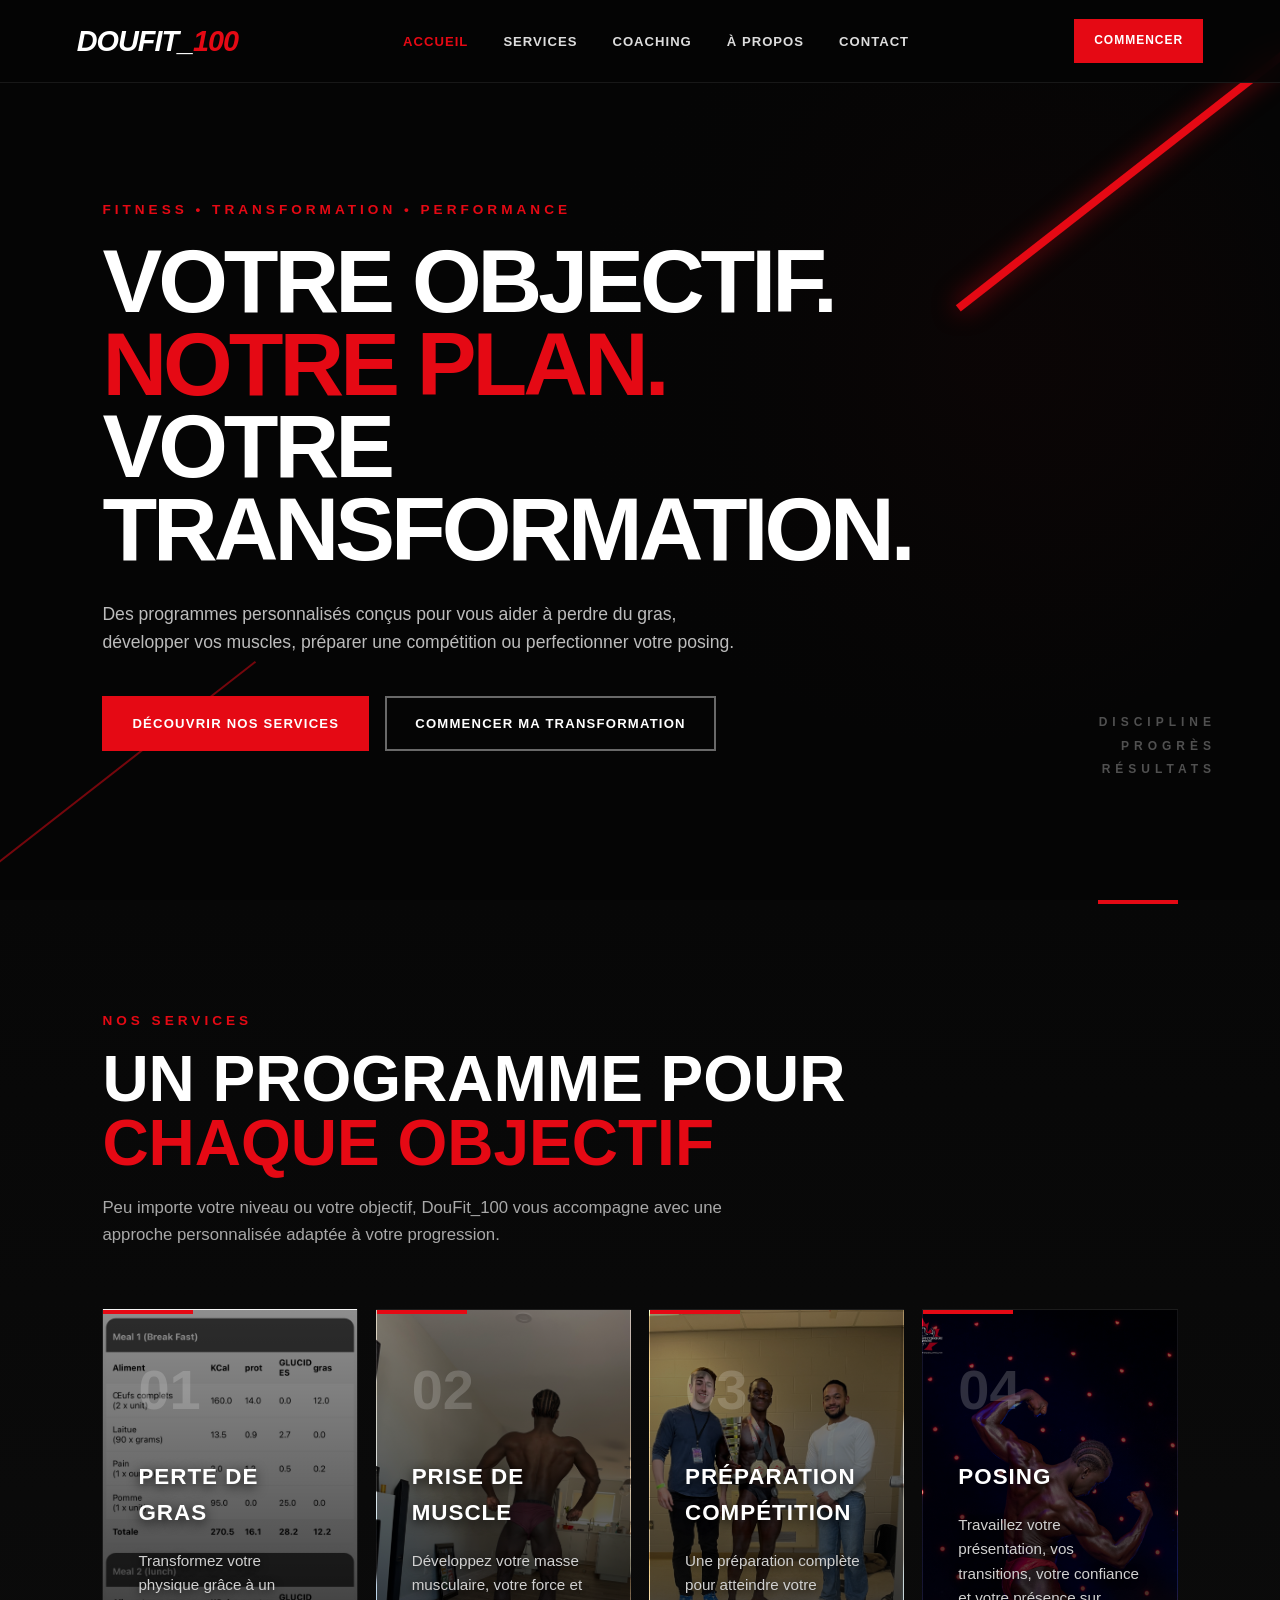
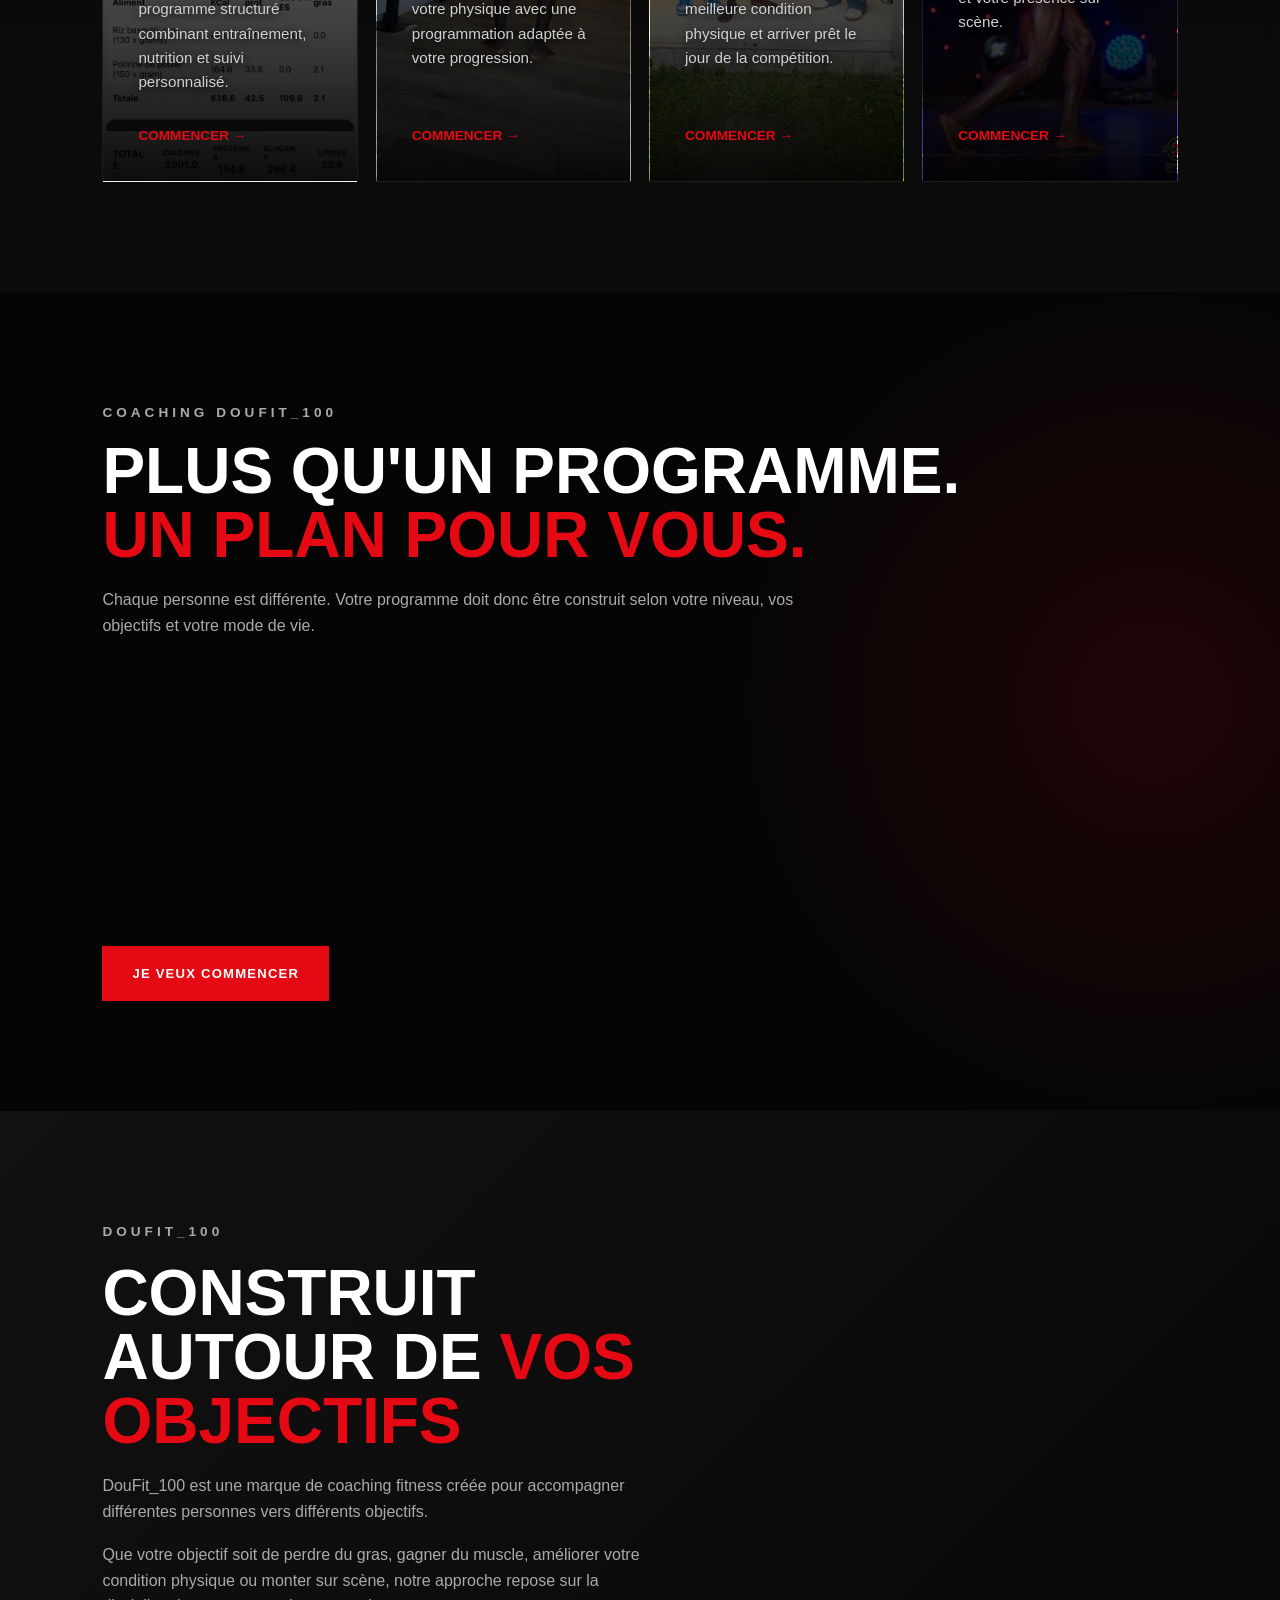
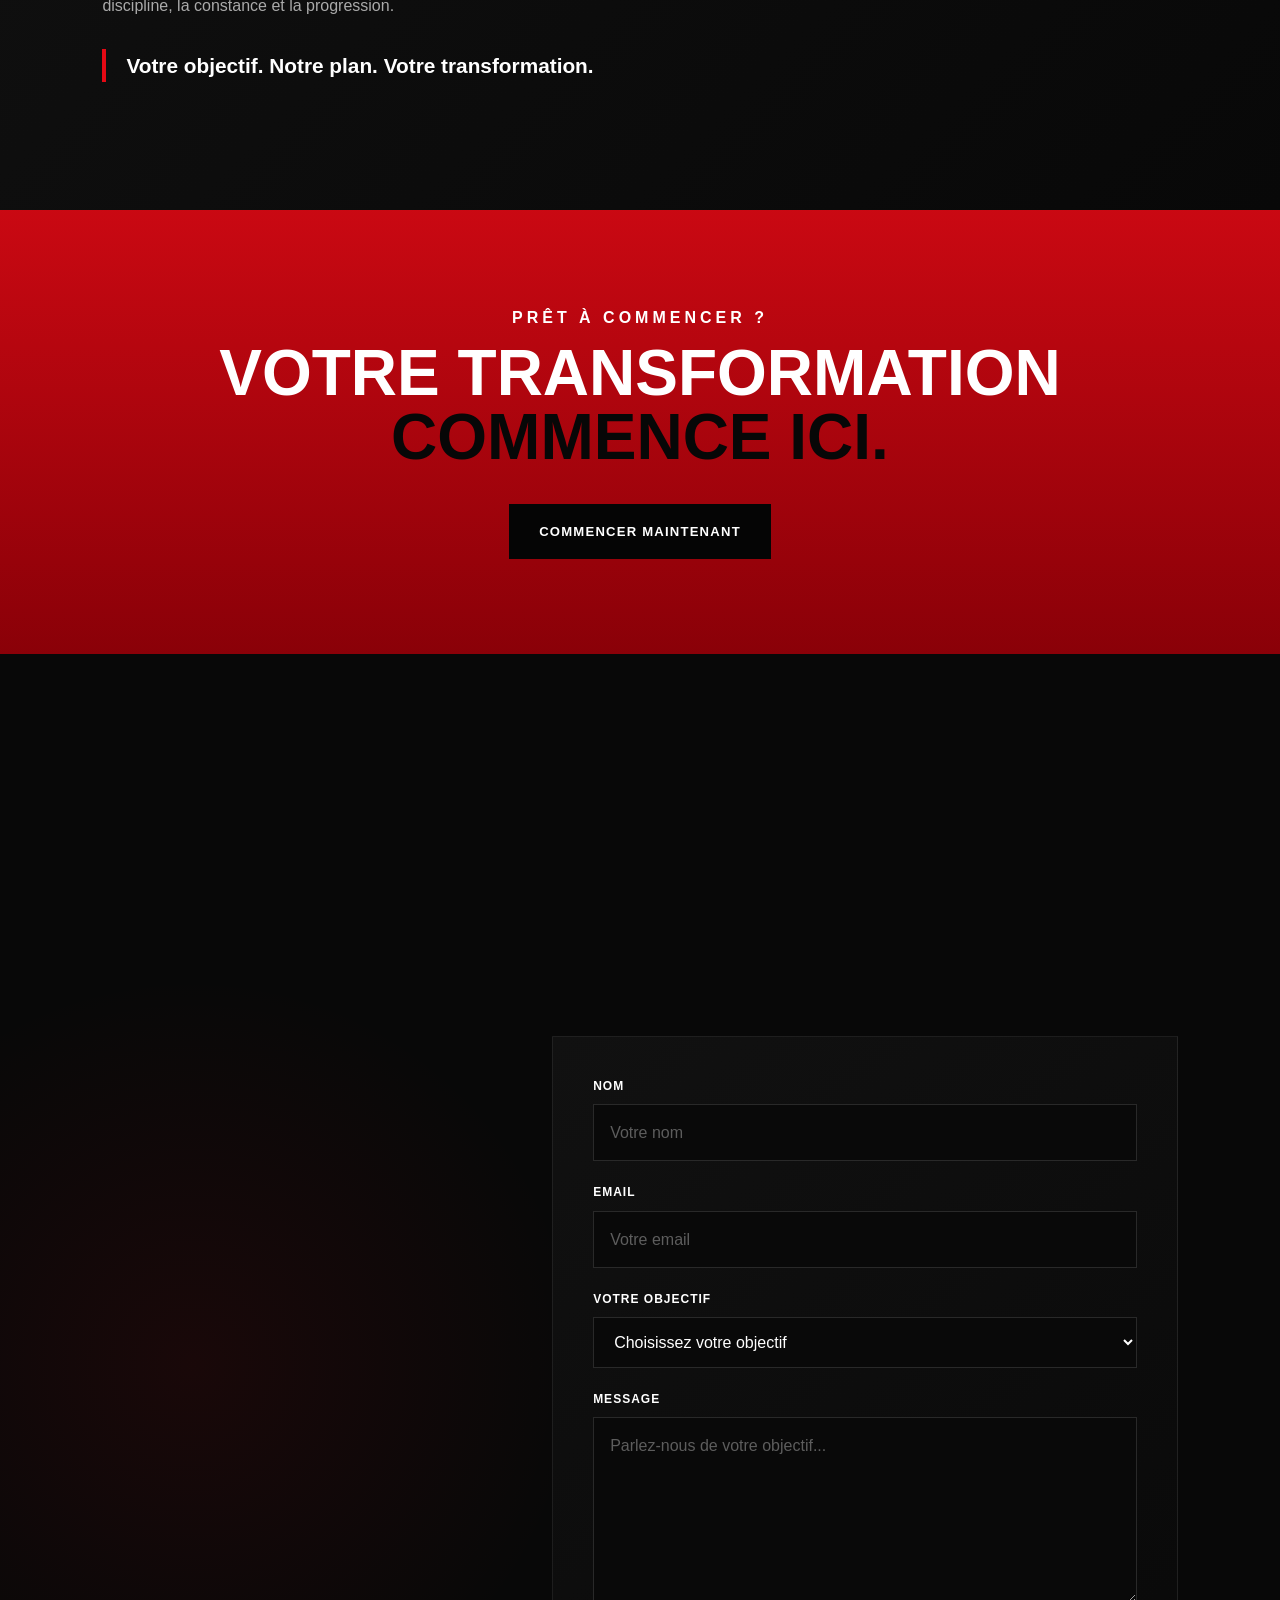
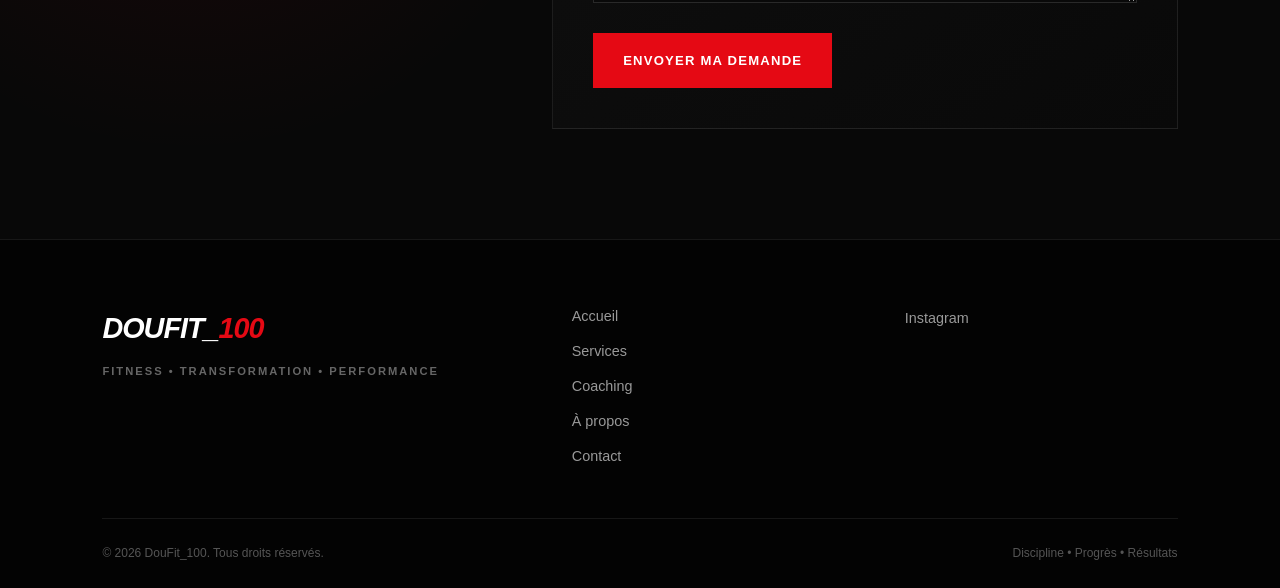
==== index.html @ 4a5f7001 "Add files via upload" ====
<!DOCTYPE html>
<html lang="fr">

<head>

    <meta charset="UTF-8">

    <meta
        name="viewport"
        content="width=device-width, initial-scale=1.0"
    >

    <meta
        name="description"
        content="DouFit_100 - Coaching fitness personnalisé : perte de gras, prise de muscle, préparation compétition et posing."
    >

    <title>DouFit_100 | Fitness • Transformation • Performance</title>

    <link
        rel="stylesheet"
        href="style.css"
    >

</head>


<body>


    <!-- =====================================================
         HEADER
    ====================================================== -->

    <header class="header">

        <nav class="navbar">

            <a
                href="#accueil"
                class="logo"
            >
                DouFit_<span>100</span>
            </a>


            <ul class="nav-links">

                <li>
                    <a href="#accueil">
                        Accueil
                    </a>
                </li>

                <li>
                    <a href="#services">
                        Services
                    </a>
                </li>

                <li>
                    <a href="#coaching">
                        Coaching
                    </a>
                </li>

                <li>
                    <a href="#apropos">
                        À propos
                    </a>
                </li>

                <li>
                    <a href="#contact">
                        Contact
                    </a>
                </li>

            </ul>


            <a
                href="#contact"
                class="nav-btn"
            >
                Commencer
            </a>

        </nav>

    </header>



    <main>


        <!-- =================================================
             HERO
        ================================================== -->

        <section
            id="accueil"
            class="hero"
        >

            <div class="hero-content">

                <p class="hero-small-text">
                    FITNESS • TRANSFORMATION • PERFORMANCE
                </p>


                <h1>

                    VOTRE OBJECTIF.

                    <br>

                    <span>
                        NOTRE PLAN.
                    </span>

                    <br>

                    VOTRE TRANSFORMATION.

                </h1>


                <p class="hero-description">

                    Des programmes personnalisés conçus pour vous aider
                    à perdre du gras, développer vos muscles,
                    préparer une compétition ou perfectionner
                    votre posing.

                </p>


                <div class="hero-buttons">

                    <a
                        href="#services"
                        class="btn btn-primary"
                    >
                        Découvrir nos services
                    </a>


                    <a
                        href="#contact"
                        class="btn btn-secondary"
                    >
                        Commencer ma transformation
                    </a>

                </div>

            </div>


            <div class="hero-side-text">

                <p>DISCIPLINE</p>

                <p>PROGRÈS</p>

                <p>RÉSULTATS</p>

            </div>

        </section>



        <!-- =================================================
             SERVICES
        ================================================== -->

        <section
            id="services"
            class="services"
        >

            <div class="section-header">

                <p class="section-label">
                    NOS SERVICES
                </p>


                <h2>

                    UN PROGRAMME POUR

                    <span>
                        CHAQUE OBJECTIF
                    </span>

                </h2>


                <p>

                    Peu importe votre niveau ou votre objectif,
                    DouFit_100 vous accompagne avec une approche
                    personnalisée adaptée à votre progression.

                </p>

            </div>



            <div class="services-grid">


                <!-- ================================
                     FAT LOSS
                ================================= -->

                <article class="service-card fat-loss">

                    <div class="service-number">
                        01
                    </div>


                    <h3>
                        PERTE DE GRAS
                    </h3>


                    <p>

                        Transformez votre physique grâce à un programme
                        structuré combinant entraînement, nutrition
                        et suivi personnalisé.

                    </p>


                    <a href="#contact">
                        Commencer →
                    </a>

                </article>



                <!-- ================================
                     MUSCLE GAIN
                ================================= -->

                <article class="service-card muscle-gain">

                    <div class="service-number">
                        02
                    </div>


                    <h3>
                        PRISE DE MUSCLE
                    </h3>


                    <p>

                        Développez votre masse musculaire,
                        votre force et votre physique avec une
                        programmation adaptée à votre progression.

                    </p>


                    <a href="#contact">
                        Commencer →
                    </a>

                </article>



                <!-- ================================
                     COMPETITION PREP
                ================================= -->

                <article class="service-card competition-prep">

                    <div class="service-number">
                        03
                    </div>


                    <h3>
                        PRÉPARATION COMPÉTITION
                    </h3>


                    <p>

                        Une préparation complète pour atteindre votre
                        meilleure condition physique et arriver prêt
                        le jour de la compétition.

                    </p>


                    <a href="#contact">
                        Commencer →
                    </a>

                </article>



                <!-- ================================
                     POSING
                ================================= -->

                <article class="service-card posing">

                    <div class="service-number">
                        04
                    </div>


                    <h3>
                        POSING
                    </h3>


                    <p>

                        Travaillez votre présentation,
                        vos transitions, votre confiance
                        et votre présence sur scène.

                    </p>


                    <a href="#contact">
                        Commencer →
                    </a>

                </article>


            </div>

        </section>



        <!-- =================================================
             COACHING
        ================================================== -->

        <section
            id="coaching"
            class="coaching"
        >

            <div class="coaching-content">


                <p class="section-label">
                    COACHING DOUFIT_100
                </p>


                <h2>

                    PLUS QU'UN PROGRAMME.

                    <span>
                        UN PLAN POUR VOUS.
                    </span>

                </h2>


                <p>

                    Chaque personne est différente.
                    Votre programme doit donc être construit selon
                    votre niveau, vos objectifs et votre mode de vie.

                </p>



                <div class="coaching-features">


                    <div class="feature">

                        <span>✓</span>

                        <p>
                            Programme d'entraînement personnalisé
                        </p>

                    </div>


                    <div class="feature">

                        <span>✓</span>

                        <p>
                            Suivi de votre progression
                        </p>

                    </div>


                    <div class="feature">

                        <span>✓</span>

                        <p>
                            Conseils nutritionnels adaptés
                        </p>

                    </div>


                    <div class="feature">

                        <span>✓</span>

                        <p>
                            Ajustements selon vos résultats
                        </p>

                    </div>


                    <div class="feature">

                        <span>✓</span>

                        <p>
                            Coaching en ligne et en personne
                        </p>

                    </div>


                    <div class="feature">

                        <span>✓</span>

                        <p>
                            Support et accompagnement
                        </p>

                    </div>


                </div>


                <a
                    href="#contact"
                    class="btn btn-primary"
                >
                    Je veux commencer
                </a>


            </div>

        </section>



        <!-- =================================================
             ABOUT
        ================================================== -->

        <section
            id="apropos"
            class="about"
        >

            <div class="about-content">


                <div class="about-text">

                    <p class="section-label">
                        DOUFIT_100
                    </p>


                    <h2>

                        CONSTRUIT AUTOUR DE

                        <span>
                            VOS OBJECTIFS
                        </span>

                    </h2>


                    <p>

                        DouFit_100 est une marque de coaching fitness
                        créée pour accompagner différentes personnes
                        vers différents objectifs.

                    </p>


                    <p>

                        Que votre objectif soit de perdre du gras,
                        gagner du muscle, améliorer votre condition
                        physique ou monter sur scène, notre approche
                        repose sur la discipline, la constance
                        et la progression.

                    </p>


                    <p class="about-highlight">

                        Votre objectif.
                        Notre plan.
                        Votre transformation.

                    </p>

                </div>



                <div class="about-stats">


                    <div class="stat">

                        <h3>
                            100%
                        </h3>

                        <p>
                            Personnalisé
                        </p>

                    </div>


                    <div class="stat">

                        <h3>
                            4
                        </h3>

                        <p>
                            Services principaux
                        </p>

                    </div>


                    <div class="stat">

                        <h3>
                            1
                        </h3>

                        <p>
                            Objectif : votre progression
                        </p>

                    </div>


                </div>

            </div>

        </section>



        <!-- =================================================
             CTA
        ================================================== -->

        <section class="cta">

            <div class="cta-content">

                <p>
                    PRÊT À COMMENCER ?
                </p>


                <h2>

                    VOTRE TRANSFORMATION

                    <span>
                        COMMENCE ICI.
                    </span>

                </h2>


                <a
                    href="#contact"
                    class="btn btn-primary"
                >
                    Commencer maintenant
                </a>

            </div>

        </section>



        <!-- =================================================
             CONTACT
        ================================================== -->

        <section
            id="contact"
            class="contact"
        >

            <div class="section-header">


                <p class="section-label">
                    CONTACT
                </p>


                <h2>

                    COMMENCEZ VOTRE

                    <span>
                        TRANSFORMATION
                    </span>

                </h2>


                <p>

                    Contactez DouFit_100 et dites-nous
                    quel est votre objectif.

                </p>

            </div>



            <div class="contact-container">


                <!-- CONTACT INFORMATION -->

                <div class="contact-info">


                    <div class="contact-item">

                        <h3>
                            Instagram
                        </h3>

                        <a
                            href="https://www.instagram.com/doufit_100/"
                            target="_blank"
                            rel="noopener noreferrer"
                        >
                            @doufit_100
                        </a>

                    </div>



                    <div class="contact-item">

                        <h3>
                            Téléphone
                        </h3>

                        <a href="tel:+15063806589">
                            (506) 380-6589
                        </a>

                    </div>



                    <div class="contact-item">

                        <h3>
                            Email
                        </h3>

                        <a href="mailto:doufit100@gmail.com">
                            doufit100@gmail.com
                        </a>

                    </div>


                </div>



                <!-- FORM -->

                <form class="contact-form">


                    <div class="form-group">

                        <label for="name">
                            Nom
                        </label>

                        <input
                            type="text"
                            id="name"
                            name="name"
                            placeholder="Votre nom"
                            required
                        >

                    </div>



                    <div class="form-group">

                        <label for="email">
                            Email
                        </label>

                        <input
                            type="email"
                            id="email"
                            name="email"
                            placeholder="Votre email"
                            required
                        >

                    </div>



                    <div class="form-group">

                        <label for="goal">
                            Votre objectif
                        </label>


                        <select
                            id="goal"
                            name="goal"
                            required
                        >

                            <option value="">
                                Choisissez votre objectif
                            </option>

                            <option value="fat-loss">
                                Perte de gras
                            </option>

                            <option value="muscle-gain">
                                Prise de muscle
                            </option>

                            <option value="competition-prep">
                                Préparation compétition
                            </option>

                            <option value="posing">
                                Posing
                            </option>

                            <option value="other">
                                Autre
                            </option>

                        </select>

                    </div>



                    <div class="form-group">

                        <label for="message">
                            Message
                        </label>

                        <textarea
                            id="message"
                            name="message"
                            rows="6"
                            placeholder="Parlez-nous de votre objectif..."
                            required
                        ></textarea>

                    </div>



                    <button
                        type="submit"
                        class="btn btn-primary"
                    >
                        Envoyer ma demande
                    </button>


                </form>


            </div>

        </section>


    </main>



    <!-- =====================================================
         FOOTER
    ====================================================== -->

    <footer class="footer">


        <div class="footer-content">


            <div class="footer-brand">

                <a
                    href="#accueil"
                    class="logo"
                >
                    DouFit_<span>100</span>
                </a>

                <p>
                    FITNESS • TRANSFORMATION • PERFORMANCE
                </p>

            </div>



            <div class="footer-links">

                <a href="#accueil">
                    Accueil
                </a>

                <a href="#services">
                    Services
                </a>

                <a href="#coaching">
                    Coaching
                </a>

                <a href="#apropos">
                    À propos
                </a>

                <a href="#contact">
                    Contact
                </a>

            </div>



            <div class="footer-social">

                <a
                    href="https://www.instagram.com/doufit_100/"
                    target="_blank"
                    rel="noopener noreferrer"
                >
                    Instagram
                </a>

            </div>


        </div>



        <div class="footer-bottom">

            <p>
                © 2026 DouFit_100. Tous droits réservés.
            </p>

            <p>
                Discipline • Progrès • Résultats
            </p>

        </div>


    </footer>



    <script src="script.js"></script>


</body>

</html>
---- style.css ----
/* ==========================================================
   DOUFIT_100
   STYLE PRINCIPAL
========================================================== */


/* ==========================================================
   VARIABLES
========================================================== */

:root {

    --black: #050505;
    --black-soft: #0b0b0b;
    --dark-gray: #111111;

    --white: #ffffff;

    --gray-light: #a8a8a8;

    --red: #e50914;
    --red-bright: #ff1a26;
    --red-dark: #9e0008;

    --border:
        rgba(255, 255, 255, 0.08);

    --transition:
        0.3s ease;

}


/* ==========================================================
   RESET
========================================================== */

* {

    margin: 0;

    padding: 0;

    box-sizing: border-box;

}


html {

    scroll-behavior: smooth;

}


body {

    background: var(--black);

    color: var(--white);

    font-family:
        Arial,
        Helvetica,
        sans-serif;

    line-height: 1.6;

    overflow-x: hidden;

}


a {

    color: inherit;

    text-decoration: none;

}


ul {

    list-style: none;

}


button,
input,
select,
textarea {

    font: inherit;

}



/* ==========================================================
   GENERAL SECTIONS
========================================================== */

section {

    position: relative;

    padding:
        110px 8%;

}


.section-label {

    color: var(--red);

    font-size: 0.85rem;

    font-weight: 800;

    letter-spacing: 4px;

    margin-bottom: 15px;

}


.section-header {

    max-width: 850px;

    margin-bottom: 60px;

}


.section-header h2,
.about h2,
.coaching h2,
.cta h2 {

    font-size:
        clamp(
            2.4rem,
            5vw,
            4.8rem
        );

    line-height: 1;

    font-weight: 900;

    text-transform: uppercase;

    margin-bottom: 20px;

}


.section-header h2 span,
.about h2 span,
.coaching h2 span,
.cta h2 span {

    color: var(--red);

}


.section-header > p:last-child {

    color: var(--gray-light);

    max-width: 650px;

    font-size: 1.05rem;

}



/* ==========================================================
   BUTTONS
========================================================== */

.btn {

    display: inline-flex;

    align-items: center;

    justify-content: center;

    min-height: 52px;

    padding:
        15px 28px;

    font-size: 0.82rem;

    font-weight: 800;

    letter-spacing: 1.2px;

    text-transform: uppercase;

    transition: var(--transition);

}


.btn-primary {

    background: var(--red);

    color: var(--white);

    border:
        2px solid var(--red);

}


.btn-primary:hover {

    background: var(--red-bright);

    border-color:
        var(--red-bright);

    transform:
        translateY(-3px);

    box-shadow:
        0 10px 30px
        rgba(229, 9, 20, 0.3);

}


.btn-secondary {

    background: transparent;

    color: var(--white);

    border:
        2px solid
        rgba(255, 255, 255, 0.4);

}


.btn-secondary:hover {

    color: var(--red);

    border-color:
        var(--red);

    transform:
        translateY(-3px);

}



/* ==========================================================
   HEADER
========================================================== */

.header {

    position: fixed;

    top: 0;

    left: 0;

    width: 100%;

    z-index: 1000;

    background:
        rgba(5, 5, 5, 0.92);

    backdrop-filter:
        blur(12px);

    border-bottom:
        1px solid var(--border);

}


.navbar {

    max-width: 1500px;

    height: 82px;

    margin: auto;

    padding:
        0 6%;

    display: flex;

    align-items: center;

    justify-content: space-between;

}



/* ==========================================================
   LOGO
========================================================== */

.logo {

    font-size: 1.8rem;

    font-weight: 900;

    font-style: italic;

    letter-spacing: -1px;

    text-transform: uppercase;

}


.logo span {

    color: var(--red);

}



/* ==========================================================
   NAVIGATION
========================================================== */

.nav-links {

    display: flex;

    align-items: center;

    gap: 35px;

}


.nav-links a {

    position: relative;

    color: #dddddd;

    font-size: 0.82rem;

    font-weight: 700;

    letter-spacing: 1px;

    text-transform: uppercase;

    transition: var(--transition);

}


.nav-links a::after {

    content: "";

    position: absolute;

    left: 0;

    bottom: -8px;

    width: 0;

    height: 2px;

    background: var(--red);

    transition: var(--transition);

}


.nav-links a:hover {

    color: var(--white);

}


.nav-links a:hover::after {

    width: 100%;

}


.nav-btn {

    padding:
        12px 20px;

    background: var(--red);

    font-size: 0.75rem;

    font-weight: 800;

    letter-spacing: 1px;

    text-transform: uppercase;

    transition: var(--transition);

}


.nav-btn:hover {

    background: var(--red-bright);

    box-shadow:
        0 0 25px
        rgba(229, 9, 20, 0.4);

}



/* ==========================================================
   HERO
========================================================== */

.hero {

    min-height: 100vh;

    display: flex;

    align-items: center;

    padding-top: 160px;

    background:

        linear-gradient(
            90deg,
            rgba(5, 5, 5, 1) 0%,
            rgba(5, 5, 5, 0.96) 55%,
            rgba(5, 5, 5, 0.75) 100%
        ),

        radial-gradient(
            circle at 75% 40%,
            rgba(229, 9, 20, 0.18),
            transparent 35%
        ),

        #050505;

    overflow: hidden;

}


.hero::before {

    content: "";

    position: absolute;

    width: 550px;

    height: 8px;

    background: var(--red);

    top: 15%;

    right: -170px;

    transform:
        rotate(-38deg);

    box-shadow:
        0 0 25px
        rgba(229, 9, 20, 0.7);

}


.hero::after {

    content: "";

    position: absolute;

    width: 420px;

    height: 2px;

    background:
        rgba(229, 9, 20, 0.5);

    bottom: 12%;

    left: -120px;

    transform:
        rotate(-38deg);

}


.hero-content {

    position: relative;

    z-index: 2;

    width: 70%;

    max-width: 950px;

}


.hero-small-text {

    color: var(--red);

    font-weight: 800;

    letter-spacing: 4px;

    font-size: 0.85rem;

    margin-bottom: 20px;

}


.hero h1 {

    font-size:
        clamp(
            3.2rem,
            7vw,
            7.2rem
        );

    line-height: 0.92;

    letter-spacing: -4px;

    font-weight: 900;

    text-transform: uppercase;

}


.hero h1 span {

    color: var(--red);

}


.hero-description {

    max-width: 650px;

    margin-top: 30px;

    color: #bcbcbc;

    font-size: 1.1rem;

}


.hero-buttons {

    display: flex;

    gap: 16px;

    flex-wrap: wrap;

    margin-top: 40px;

}


.hero-side-text {

    position: absolute;

    right: 5%;

    bottom: 13%;

    z-index: 2;

    text-align: right;

}


.hero-side-text p {

    margin: 4px 0;

    color:
        rgba(255, 255, 255, 0.3);

    font-size: 0.75rem;

    font-weight: 800;

    letter-spacing: 5px;

}



/* ==========================================================
   SERVICES
========================================================== */

.services {

    background:

        linear-gradient(
            180deg,
            #070707,
            #0c0c0c
        );

}


.services::before {

    content: "";

    position: absolute;

    top: 0;

    right: 8%;

    width: 80px;

    height: 4px;

    background: var(--red);

}


.services-grid {

    display: grid;

    grid-template-columns:
        repeat(4, 1fr);

    gap: 18px;

}



/* ==========================================================
   SERVICE CARDS
========================================================== */

.service-card {

    position: relative;

    min-height: 390px;

    padding: 35px;

    display: flex;

    flex-direction: column;

    overflow: hidden;

    border:
        1px solid var(--border);

    background-size: cover;

    background-position: center;

    background-repeat: no-repeat;

    transition:
        transform 0.4s ease,
        box-shadow 0.4s ease,
        border-color 0.4s ease;

}


/*
    Ligne rouge en haut
*/

.service-card::before {

    content: "";

    position: absolute;

    top: 0;

    left: 0;

    width: 90px;

    height: 4px;

    background: var(--red);

    z-index: 2;

    transition:
        width 0.4s ease;

}


.service-card:hover {

    transform:
        translateY(-10px)
        scale(1.015);

    border-color:
        rgba(229, 9, 20, 0.55);

    box-shadow:
        0 25px 55px
        rgba(0, 0, 0, 0.65),
        0 0 22px
        rgba(229, 9, 20, 0.12);

}


.service-card:hover::before {

    width: 100%;

}



/* ==========================================================
   BACKGROUND IMAGE - FAT LOSS
========================================================== */

.service-card.fat-loss {

    background-image:

        linear-gradient(
            180deg,
            rgba(0, 0, 0, 0.42) 0%,
            rgba(0, 0, 0, 0.68) 55%,
            rgba(0, 0, 0, 0.95) 100%
        ),

        url("images/fat-loss.jpg");

}



/* ==========================================================
   BACKGROUND IMAGE - MUSCLE GAIN
========================================================== */

.service-card.muscle-gain {

    background-image:

        linear-gradient(
            180deg,
            rgba(0, 0, 0, 0.42) 0%,
            rgba(0, 0, 0, 0.68) 55%,
            rgba(0, 0, 0, 0.95) 100%
        ),

        url("images/muscle-gain.jpg");

}



/* ==========================================================
   BACKGROUND IMAGE - COMPETITION PREP
========================================================== */

.service-card.competition-prep {

    background-image:

        linear-gradient(
            180deg,
            rgba(0, 0, 0, 0.40) 0%,
            rgba(0, 0, 0, 0.66) 55%,
            rgba(0, 0, 0, 0.95) 100%
        ),

        url("images/competition-prep.jpg");

}



/* ==========================================================
   BACKGROUND IMAGE - POSING
========================================================== */

.service-card.posing {

    background-image:

        linear-gradient(
            180deg,
            rgba(0, 0, 0, 0.40) 0%,
            rgba(0, 0, 0, 0.66) 55%,
            rgba(0, 0, 0, 0.95) 100%
        ),

        url("images/posing.jpg");

}



/* ==========================================================
   SERVICE CONTENT
========================================================== */

.service-number {

    position: relative;

    z-index: 1;

    font-size: 3.5rem;

    font-weight: 900;

    color:
        rgba(255, 255, 255, 0.18);

    margin-bottom: 25px;

}


.service-card h3 {

    position: relative;

    z-index: 1;

    font-size: 1.4rem;

    font-weight: 900;

    letter-spacing: 1px;

    margin-bottom: 18px;

    text-shadow:
        0 3px 12px
        rgba(0, 0, 0, 0.9);

}


.service-card p {

    position: relative;

    z-index: 1;

    color: #d0d0d0;

    font-size: 0.95rem;

    text-shadow:
        0 2px 8px
        rgba(0, 0, 0, 0.9);

}


.service-card a {

    position: relative;

    z-index: 1;

    margin-top: auto;

    padding-top: 30px;

    color: var(--red);

    font-size: 0.85rem;

    font-weight: 800;

    text-transform: uppercase;

    transition: var(--transition);

}


.service-card a:hover {

    color: var(--white);

}



/* ==========================================================
   COACHING
========================================================== */

.coaching {

    background:

        radial-gradient(
            circle at 90% 50%,
            rgba(229, 9, 20, 0.12),
            transparent 35%
        ),

        #050505;

    overflow: hidden;

}


.coaching-content {

    max-width: 900px;

}


.coaching-content > p {

    color: #aaaaaa;

    max-width: 700px;

}


.coaching-features {

    display: grid;

    grid-template-columns:
        repeat(2, 1fr);

    gap: 15px;

    margin:
        40px 0;

}


.feature {

    display: flex;

    align-items: center;

    gap: 15px;

    padding:
        18px 20px;

    background:
        rgba(255, 255, 255, 0.025);

    border:
        1px solid var(--border);

}


.feature span {

    display: flex;

    align-items: center;

    justify-content: center;

    min-width: 28px;

    height: 28px;

    background: var(--red);

    font-size: 0.75rem;

    font-weight: bold;

}


.feature p {

    color: #d0d0d0;

    font-size: 0.92rem;

}



/* ==========================================================
   ABOUT
========================================================== */

.about {

    background:

        linear-gradient(
            135deg,
            #111111,
            #080808
        );

}


.about-content {

    display: grid;

    grid-template-columns:
        1.3fr 1fr;

    gap: 80px;

    align-items: center;

}


.about-text p {

    color: #aaaaaa;

    margin-bottom: 18px;

    max-width: 700px;

}


.about-highlight {

    color:
        var(--white) !important;

    font-size: 1.3rem;

    font-weight: 800;

    border-left:
        4px solid var(--red);

    padding-left: 20px;

    margin-top: 30px;

}


.about-stats {

    display: grid;

    grid-template-columns:
        repeat(2, 1fr);

    gap: 15px;

}


.stat {

    min-height: 160px;

    padding:
        35px 25px;

    display: flex;

    flex-direction: column;

    justify-content: center;

    background: #0b0b0b;

    border:
        1px solid var(--border);

    transition: var(--transition);

}


.stat:hover {

    border-color: var(--red);

    transform:
        translateY(-5px);

}


.stat h3 {

    color: var(--red);

    font-size: 2.8rem;

    line-height: 1;

    margin-bottom: 10px;

}


.stat p {

    color: #aaaaaa;

    font-size: 0.85rem;

    text-transform: uppercase;

    letter-spacing: 1px;

}



/* ==========================================================
   CTA
========================================================== */

.cta {

    text-align: center;

    padding-top: 95px;

    padding-bottom: 95px;

    background:

        linear-gradient(
            rgba(229, 9, 20, 0.88),
            rgba(145, 0, 8, 0.95)
        );

}


.cta-content {

    position: relative;

    z-index: 2;

}


.cta-content > p {

    font-weight: 800;

    letter-spacing: 4px;

    margin-bottom: 10px;

}


.cta h2 span {

    color: #070707;

}


.cta .btn-primary {

    margin-top: 15px;

    background: var(--black);

    border-color:
        var(--black);

}


.cta .btn-primary:hover {

    background: var(--white);

    color: var(--black);

    border-color:
        var(--white);

}



/* ==========================================================
   CONTACT
========================================================== */

.contact {

    background:

        radial-gradient(
            circle at 15% 60%,
            rgba(229, 9, 20, 0.08),
            transparent 30%
        ),

        #080808;

}


.contact-container {

    display: grid;

    grid-template-columns:
        0.85fr 1.4fr;

    gap: 70px;

}


.contact-info {

    display: flex;

    flex-direction: column;

    gap: 15px;

}


.contact-item {

    padding: 28px;

    background: #0f0f0f;

    border-left:
        3px solid var(--red);

    border-top:
        1px solid var(--border);

    border-right:
        1px solid var(--border);

    border-bottom:
        1px solid var(--border);

}


.contact-item h3 {

    color: #777777;

    font-size: 0.72rem;

    text-transform: uppercase;

    letter-spacing: 2px;

    margin-bottom: 7px;

}


.contact-item a {

    font-size: 1rem;

    font-weight: 700;

    transition: var(--transition);

}


.contact-item a:hover {

    color: var(--red);

}



/* ==========================================================
   CONTACT FORM
========================================================== */

.contact-form {

    padding: 40px;

    background:

        linear-gradient(
            145deg,
            #111111,
            #090909
        );

    border:
        1px solid var(--border);

}


.form-group {

    margin-bottom: 22px;

}


.form-group label {

    display: block;

    margin-bottom: 8px;

    font-size: 0.75rem;

    font-weight: 800;

    letter-spacing: 1px;

    text-transform: uppercase;

}


.form-group input,
.form-group select,
.form-group textarea {

    width: 100%;

    padding:
        15px 16px;

    border:
        1px solid #292929;

    outline: none;

    background: #090909;

    color: var(--white);

    transition: var(--transition);

}


.form-group input:focus,
.form-group select:focus,
.form-group textarea:focus {

    border-color: var(--red);

    box-shadow:
        0 0 0 2px
        rgba(229, 9, 20, 0.08);

}


.form-group textarea {

    resize: vertical;

}


.form-group input::placeholder,
.form-group textarea::placeholder {

    color: #5d5d5d;

}


.contact-form .btn {

    cursor: pointer;

}



/* ==========================================================
   FOOTER
========================================================== */

.footer {

    padding:
        65px 8%
        25px;

    background: #030303;

    border-top:
        1px solid var(--border);

}


.footer-content {

    display: grid;

    grid-template-columns:
        1.5fr 1fr 1fr;

    gap: 60px;

    padding-bottom: 50px;

}


.footer-brand p {

    color: #666666;

    margin-top: 12px;

    font-size: 0.7rem;

    font-weight: 700;

    letter-spacing: 2px;

}


.footer-links {

    display: flex;

    flex-direction: column;

    gap: 12px;

}


.footer-links a,
.footer-social a {

    color: #999999;

    font-size: 0.9rem;

    transition: var(--transition);

}


.footer-links a:hover,
.footer-social a:hover {

    color: var(--red);

}


.footer-bottom {

    display: flex;

    align-items: center;

    justify-content: space-between;

    gap: 20px;

    padding-top: 25px;

    border-top:
        1px solid var(--border);

    color: #555555;

    font-size: 0.75rem;

}



/* ==========================================================
   TEXT SELECTION
========================================================== */

::selection {

    background: var(--red);

    color: var(--white);

}



/* ==========================================================
   SCROLLBAR
========================================================== */

::-webkit-scrollbar {

    width: 9px;

}


::-webkit-scrollbar-track {

    background: #050505;

}


::-webkit-scrollbar-thumb {

    background: #333333;

}


::-webkit-scrollbar-thumb:hover {

    background: var(--red);

}



/* ==========================================================
   TABLET
========================================================== */

@media screen and (max-width: 1100px) {

    .nav-links {

        gap: 20px;

    }


    .services-grid {

        grid-template-columns:
            repeat(2, 1fr);

    }


    .about-content {

        grid-template-columns:
            1fr;

    }


    .contact-container {

        grid-template-columns:
            1fr;

    }

}



/* ==========================================================
   MOBILE
========================================================== */

@media screen and (max-width: 768px) {


    section {

        padding:
            80px 6%;

    }


    .navbar {

        padding:
            0 5%;

        height: 72px;

    }


    .logo {

        font-size: 1.45rem;

    }


    .nav-links {

        display: none;

    }


    .nav-btn {

        padding:
            10px 14px;

        font-size: 0.65rem;

    }


    .hero {

        padding-top: 130px;

        min-height: 95vh;

    }


    .hero-content {

        width: 100%;

    }


    .hero h1 {

        font-size:
            clamp(
                3rem,
                14vw,
                5rem
            );

        letter-spacing: -2px;

    }


    .hero-small-text {

        font-size: 0.7rem;

        letter-spacing: 2px;

    }


    .hero-description {

        font-size: 0.95rem;

    }


    .hero-buttons {

        flex-direction: column;

        align-items: flex-start;

    }


    .hero-buttons .btn {

        width: 100%;

    }


    .hero-side-text {

        display: none;

    }


    .services-grid {

        grid-template-columns:
            1fr;

    }


    /*
        Sur mobile, on garde une hauteur
        identique pour chaque image.
    */

    .service-card {

        min-height: 380px;

        background-position: center;

    }


    .coaching-features {

        grid-template-columns:
            1fr;

    }


    .about-content {

        gap: 45px;

    }


    .about-stats {

        grid-template-columns:
            1fr 1fr;

    }


    .contact-form {

        padding: 25px;

    }


    .footer-content {

        grid-template-columns:
            1fr;

        gap: 35px;

    }


    .footer-bottom {

        flex-direction: column;

        align-items: flex-start;

    }

}



/* ==========================================================
   SMALL MOBILE
========================================================== */

@media screen and (max-width: 480px) {


    .about-stats {

        grid-template-columns:
            1fr;

    }


    .section-header h2,
    .about h2,
    .coaching h2,
    .cta h2 {

        font-size: 2.5rem;

    }


    .hero h1 {

        font-size: 3.2rem;

    }


    .service-card {

        min-height: 360px;

    }

}
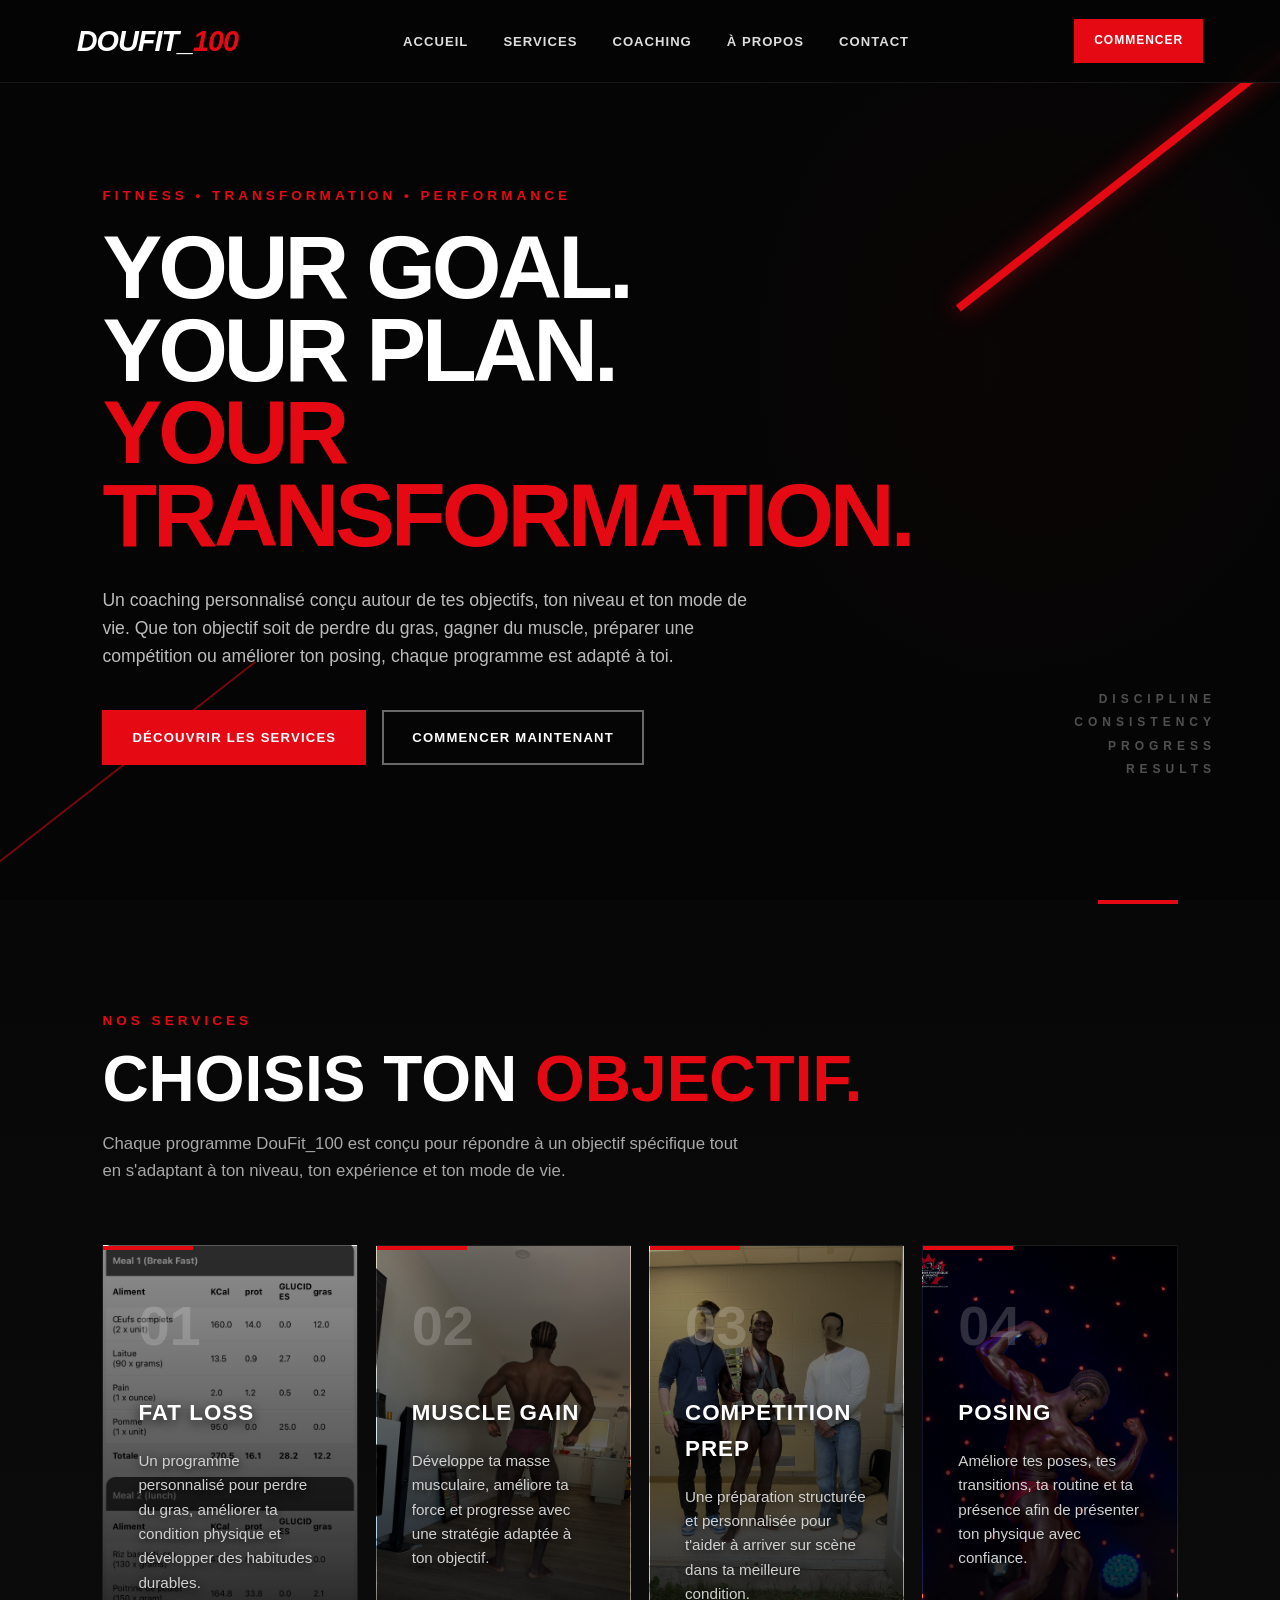
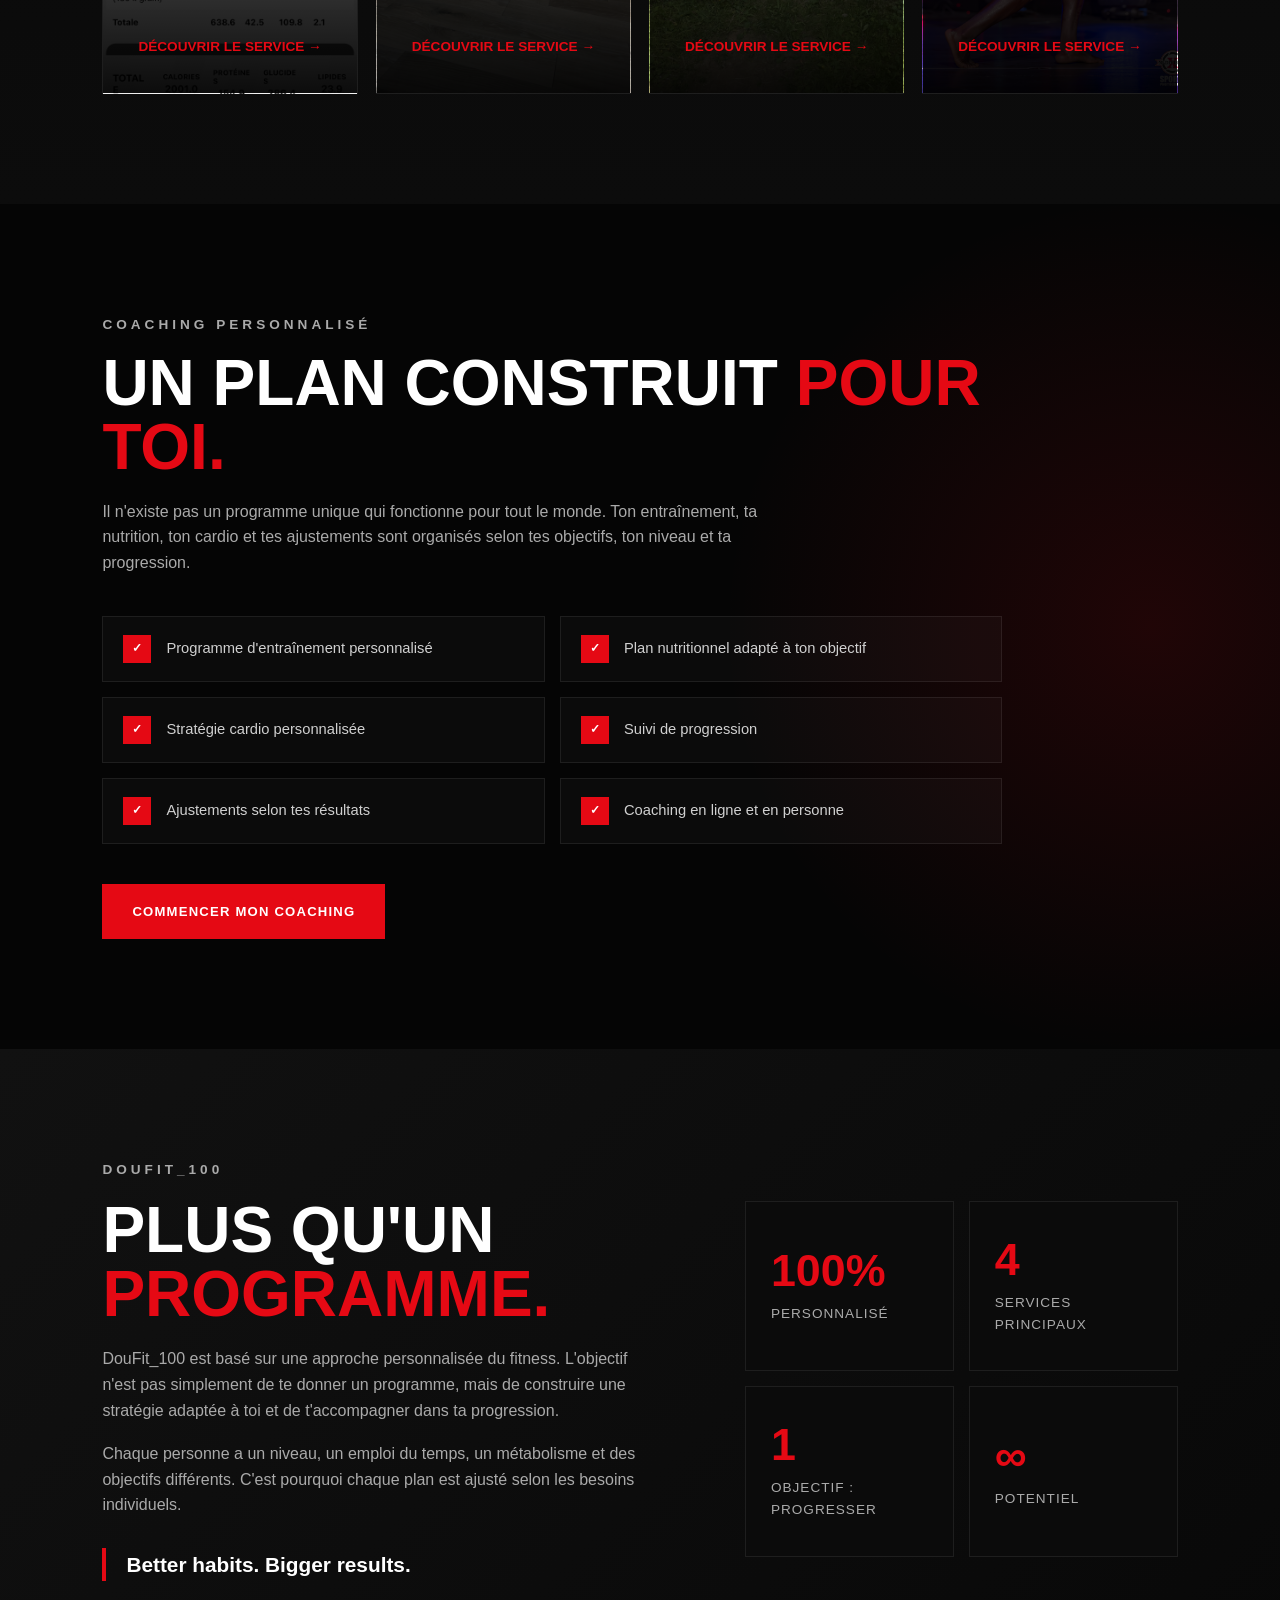
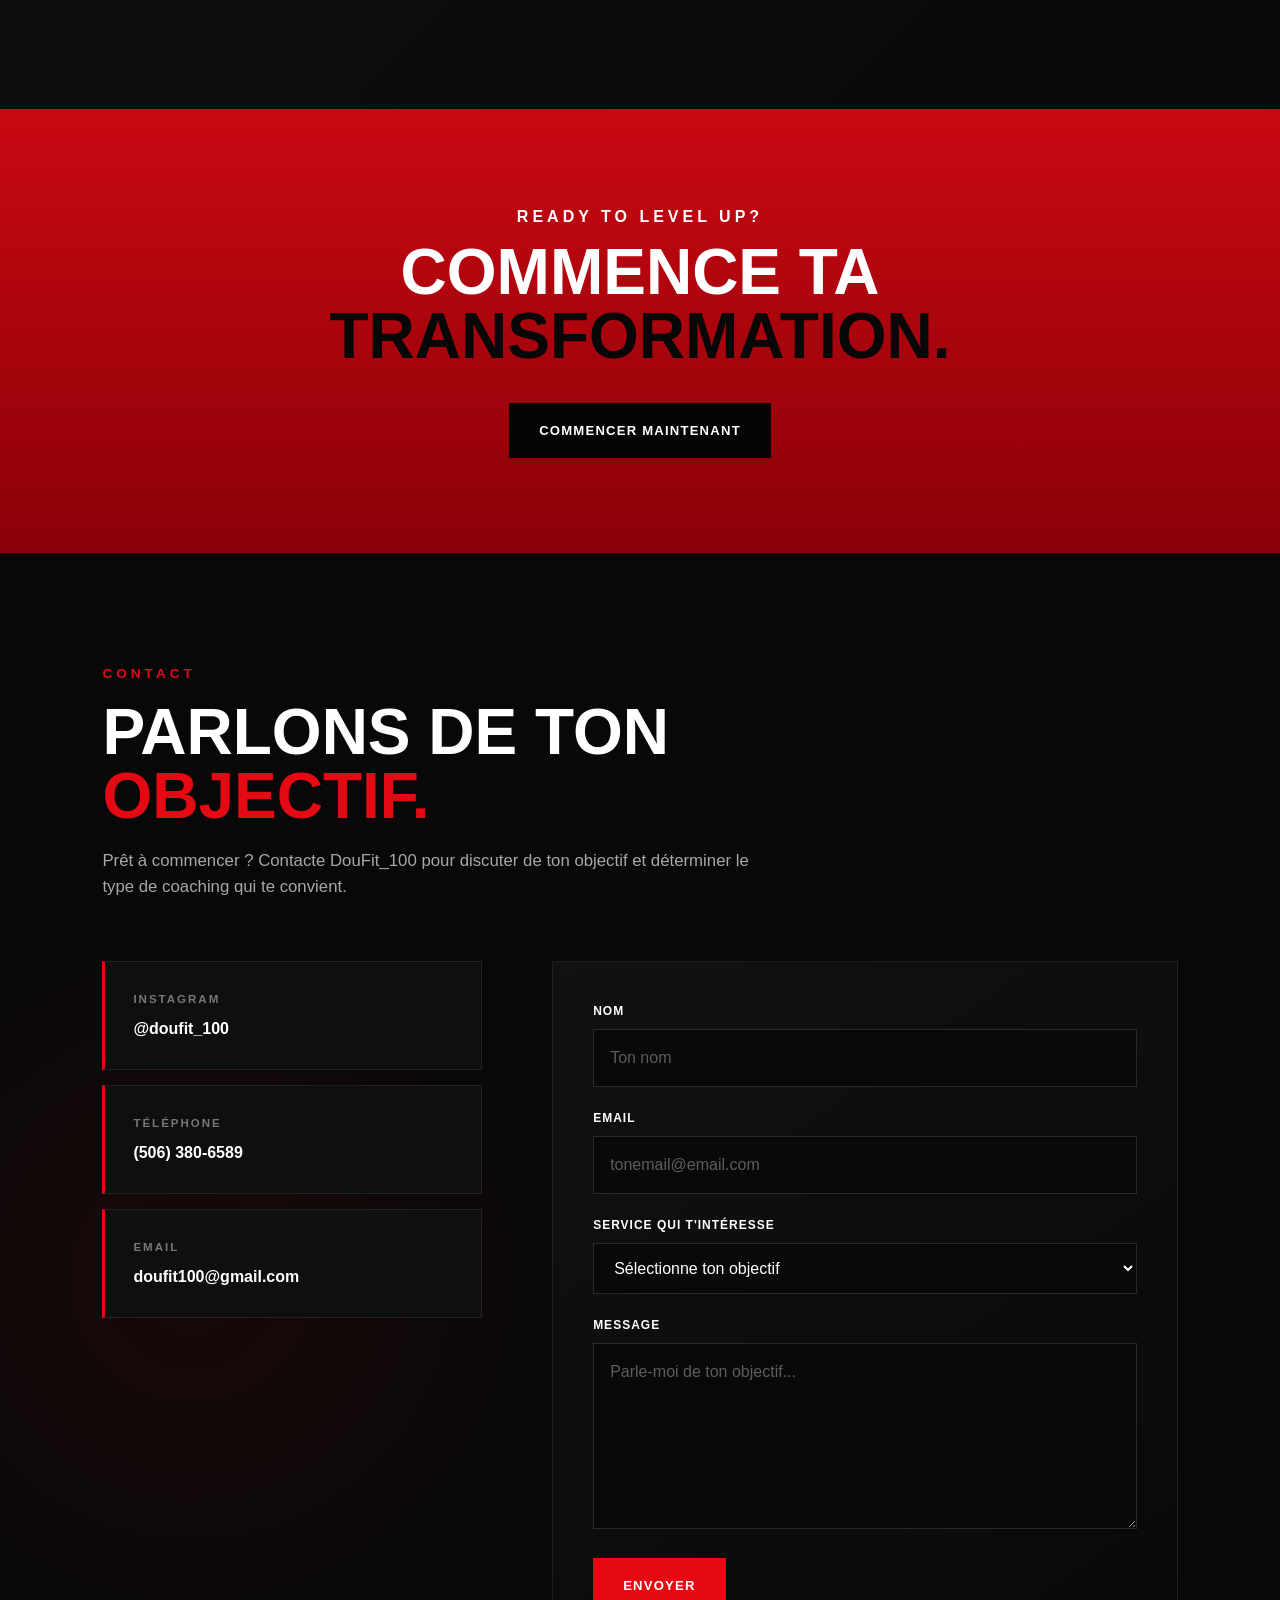
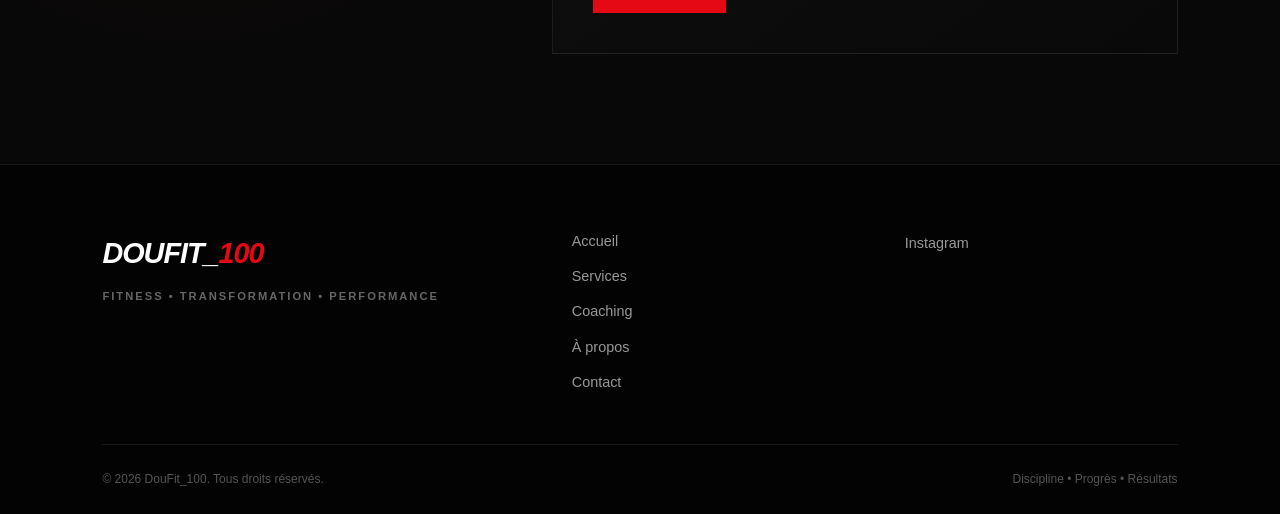
==== commit d20ed261: "Add files via upload" ====
--- a/index.html
+++ b/index.html
@@ -10,17 +10,14 @@
         content="width=device-width, initial-scale=1.0"
     >
 
+    <title>DouFit_100 | Coaching Fitness</title>
+
     <meta
         name="description"
-        content="DouFit_100 - Coaching fitness personnalisé : perte de gras, prise de muscle, préparation compétition et posing."
+        content="DouFit_100 propose du coaching fitness personnalisé pour la perte de gras, le gain musculaire, la préparation aux compétitions et le posing."
     >
 
-    <title>DouFit_100 | Fitness • Transformation • Performance</title>
-
-    <link
-        rel="stylesheet"
-        href="style.css"
-    >
+    <link rel="stylesheet" href="style.css">
 
 </head>
 
@@ -28,55 +25,42 @@
 <body>
 
 
-    <!-- =====================================================
+    <!-- ======================================================
          HEADER
-    ====================================================== -->
+    ======================================================= -->
 
     <header class="header">
 
         <nav class="navbar">
 
-            <a
-                href="#accueil"
-                class="logo"
-            >
-                DouFit_<span>100</span>
+            <a href="#home" class="logo">
+                DOUFIT_<span>100</span>
             </a>
 
 
-            <ul class="nav-links">
-
-                <li>
-                    <a href="#accueil">
-                        Accueil
-                    </a>
-                </li>
-
-                <li>
-                    <a href="#services">
-                        Services
-                    </a>
-                </li>
-
-                <li>
-                    <a href="#coaching">
-                        Coaching
-                    </a>
-                </li>
-
-                <li>
-                    <a href="#apropos">
-                        À propos
-                    </a>
-                </li>
-
-                <li>
-                    <a href="#contact">
-                        Contact
-                    </a>
-                </li>
-
-            </ul>
+            <div class="nav-links">
+
+                <a href="#home">
+                    Accueil
+                </a>
+
+                <a href="#services">
+                    Services
+                </a>
+
+                <a href="#coaching">
+                    Coaching
+                </a>
+
+                <a href="#about">
+                    À propos
+                </a>
+
+                <a href="#contact">
+                    Contact
+                </a>
+
+            </div>
 
 
             <a
@@ -92,776 +76,842 @@
 
 
 
-    <main>
-
-
-        <!-- =================================================
-             HERO
-        ================================================== -->
-
-        <section
-            id="accueil"
-            class="hero"
-        >
-
-            <div class="hero-content">
-
-                <p class="hero-small-text">
-                    FITNESS • TRANSFORMATION • PERFORMANCE
-                </p>
-
-
-                <h1>
-
-                    VOTRE OBJECTIF.
-
-                    <br>
-
-                    <span>
-                        NOTRE PLAN.
-                    </span>
-
-                    <br>
-
-                    VOTRE TRANSFORMATION.
-
-                </h1>
-
-
-                <p class="hero-description">
-
-                    Des programmes personnalisés conçus pour vous aider
-                    à perdre du gras, développer vos muscles,
-                    préparer une compétition ou perfectionner
-                    votre posing.
-
-                </p>
-
-
-                <div class="hero-buttons">
-
-                    <a
-                        href="#services"
-                        class="btn btn-primary"
-                    >
-                        Découvrir nos services
-                    </a>
-
-
-                    <a
-                        href="#contact"
-                        class="btn btn-secondary"
-                    >
-                        Commencer ma transformation
-                    </a>
-
-                </div>
-
-            </div>
-
-
-            <div class="hero-side-text">
-
-                <p>DISCIPLINE</p>
-
-                <p>PROGRÈS</p>
-
-                <p>RÉSULTATS</p>
-
-            </div>
-
-        </section>
-
-
-
-        <!-- =================================================
-             SERVICES
-        ================================================== -->
-
-        <section
-            id="services"
-            class="services"
-        >
-
-            <div class="section-header">
-
-                <p class="section-label">
-                    NOS SERVICES
-                </p>
-
-
-                <h2>
-
-                    UN PROGRAMME POUR
-
-                    <span>
-                        CHAQUE OBJECTIF
-                    </span>
-
-                </h2>
-
-
-                <p>
-
-                    Peu importe votre niveau ou votre objectif,
-                    DouFit_100 vous accompagne avec une approche
-                    personnalisée adaptée à votre progression.
-
-                </p>
-
-            </div>
-
-
-
-            <div class="services-grid">
-
-
-                <!-- ================================
-                     FAT LOSS
-                ================================= -->
-
-                <article class="service-card fat-loss">
-
-                    <div class="service-number">
-                        01
-                    </div>
-
-
-                    <h3>
-                        PERTE DE GRAS
-                    </h3>
-
-
-                    <p>
-
-                        Transformez votre physique grâce à un programme
-                        structuré combinant entraînement, nutrition
-                        et suivi personnalisé.
-
-                    </p>
-
-
-                    <a href="#contact">
-                        Commencer →
-                    </a>
-
-                </article>
-
-
-
-                <!-- ================================
-                     MUSCLE GAIN
-                ================================= -->
-
-                <article class="service-card muscle-gain">
-
-                    <div class="service-number">
-                        02
-                    </div>
-
-
-                    <h3>
-                        PRISE DE MUSCLE
-                    </h3>
-
-
-                    <p>
-
-                        Développez votre masse musculaire,
-                        votre force et votre physique avec une
-                        programmation adaptée à votre progression.
-
-                    </p>
-
-
-                    <a href="#contact">
-                        Commencer →
-                    </a>
-
-                </article>
-
-
-
-                <!-- ================================
-                     COMPETITION PREP
-                ================================= -->
-
-                <article class="service-card competition-prep">
-
-                    <div class="service-number">
-                        03
-                    </div>
-
-
-                    <h3>
-                        PRÉPARATION COMPÉTITION
-                    </h3>
-
-
-                    <p>
-
-                        Une préparation complète pour atteindre votre
-                        meilleure condition physique et arriver prêt
-                        le jour de la compétition.
-
-                    </p>
-
-
-                    <a href="#contact">
-                        Commencer →
-                    </a>
-
-                </article>
-
-
-
-                <!-- ================================
-                     POSING
-                ================================= -->
-
-                <article class="service-card posing">
-
-                    <div class="service-number">
-                        04
-                    </div>
-
-
-                    <h3>
-                        POSING
-                    </h3>
-
-
-                    <p>
-
-                        Travaillez votre présentation,
-                        vos transitions, votre confiance
-                        et votre présence sur scène.
-
-                    </p>
-
-
-                    <a href="#contact">
-                        Commencer →
-                    </a>
-
-                </article>
-
-
-            </div>
-
-        </section>
-
-
-
-        <!-- =================================================
-             COACHING
-        ================================================== -->
-
-        <section
-            id="coaching"
-            class="coaching"
-        >
-
-            <div class="coaching-content">
-
-
-                <p class="section-label">
-                    COACHING DOUFIT_100
-                </p>
-
-
-                <h2>
-
-                    PLUS QU'UN PROGRAMME.
-
-                    <span>
-                        UN PLAN POUR VOUS.
-                    </span>
-
-                </h2>
-
-
-                <p>
-
-                    Chaque personne est différente.
-                    Votre programme doit donc être construit selon
-                    votre niveau, vos objectifs et votre mode de vie.
-
-                </p>
-
-
-
-                <div class="coaching-features">
-
-
-                    <div class="feature">
-
-                        <span>✓</span>
-
-                        <p>
-                            Programme d'entraînement personnalisé
-                        </p>
-
-                    </div>
-
-
-                    <div class="feature">
-
-                        <span>✓</span>
-
-                        <p>
-                            Suivi de votre progression
-                        </p>
-
-                    </div>
-
-
-                    <div class="feature">
-
-                        <span>✓</span>
-
-                        <p>
-                            Conseils nutritionnels adaptés
-                        </p>
-
-                    </div>
-
-
-                    <div class="feature">
-
-                        <span>✓</span>
-
-                        <p>
-                            Ajustements selon vos résultats
-                        </p>
-
-                    </div>
-
-
-                    <div class="feature">
-
-                        <span>✓</span>
-
-                        <p>
-                            Coaching en ligne et en personne
-                        </p>
-
-                    </div>
-
-
-                    <div class="feature">
-
-                        <span>✓</span>
-
-                        <p>
-                            Support et accompagnement
-                        </p>
-
-                    </div>
-
-
-                </div>
+    <!-- ======================================================
+         HERO
+    ======================================================= -->
+
+    <section
+        class="hero"
+        id="home"
+    >
+
+        <div class="hero-content">
+
+            <p class="hero-small-text">
+                FITNESS • TRANSFORMATION • PERFORMANCE
+            </p>
+
+
+            <h1>
+
+                YOUR GOAL.
+                <br>
+
+                YOUR PLAN.
+                <br>
+
+                <span>
+                    YOUR TRANSFORMATION.
+                </span>
+
+            </h1>
+
+
+            <p class="hero-description">
+
+                Un coaching personnalisé conçu autour de tes
+                objectifs, ton niveau et ton mode de vie.
+
+                Que ton objectif soit de perdre du gras,
+                gagner du muscle, préparer une compétition
+                ou améliorer ton posing, chaque programme
+                est adapté à toi.
+
+            </p>
+
+
+            <div class="hero-buttons">
+
+                <a
+                    href="#services"
+                    class="btn btn-primary"
+                >
+                    Découvrir les services
+                </a>
 
 
                 <a
                     href="#contact"
+                    class="btn btn-secondary"
+                >
+                    Commencer maintenant
+                </a>
+
+            </div>
+
+        </div>
+
+
+
+        <div class="hero-side-text">
+
+            <p>DISCIPLINE</p>
+
+            <p>CONSISTENCY</p>
+
+            <p>PROGRESS</p>
+
+            <p>RESULTS</p>
+
+        </div>
+
+    </section>
+
+
+
+    <!-- ======================================================
+         SERVICES
+    ======================================================= -->
+
+    <section
+        class="services"
+        id="services"
+    >
+
+        <div class="section-header">
+
+            <p class="section-label">
+                NOS SERVICES
+            </p>
+
+
+            <h2>
+
+                CHOISIS TON
+                <span>OBJECTIF.</span>
+
+            </h2>
+
+
+            <p>
+
+                Chaque programme DouFit_100 est conçu
+                pour répondre à un objectif spécifique
+                tout en s'adaptant à ton niveau,
+                ton expérience et ton mode de vie.
+
+            </p>
+
+        </div>
+
+
+
+        <div class="services-grid">
+
+
+            <!-- FAT LOSS -->
+
+            <div class="service-card fat-loss">
+
+                <span class="service-number">
+                    01
+                </span>
+
+
+                <h3>
+                    FAT LOSS
+                </h3>
+
+
+                <p>
+
+                    Un programme personnalisé pour perdre
+                    du gras, améliorer ta condition physique
+                    et développer des habitudes durables.
+
+                </p>
+
+
+                <a href="fat-loss.html">
+                    Découvrir le service →
+                </a>
+
+            </div>
+
+
+
+            <!-- MUSCLE GAIN -->
+
+            <div class="service-card muscle-gain">
+
+                <span class="service-number">
+                    02
+                </span>
+
+
+                <h3>
+                    MUSCLE GAIN
+                </h3>
+
+
+                <p>
+
+                    Développe ta masse musculaire,
+                    améliore ta force et progresse
+                    avec une stratégie adaptée
+                    à ton objectif.
+
+                </p>
+
+
+                <a href="muscle-gain.html">
+                    Découvrir le service →
+                </a>
+
+            </div>
+
+
+
+            <!-- COMPETITION PREP -->
+
+            <div class="service-card competition-prep">
+
+                <span class="service-number">
+                    03
+                </span>
+
+
+                <h3>
+                    COMPETITION PREP
+                </h3>
+
+
+                <p>
+
+                    Une préparation structurée et personnalisée
+                    pour t'aider à arriver sur scène
+                    dans ta meilleure condition.
+
+                </p>
+
+
+                <a href="competition-prep.html">
+                    Découvrir le service →
+                </a>
+
+            </div>
+
+
+
+            <!-- POSING -->
+
+            <div class="service-card posing">
+
+                <span class="service-number">
+                    04
+                </span>
+
+
+                <h3>
+                    POSING
+                </h3>
+
+
+                <p>
+
+                    Améliore tes poses, tes transitions,
+                    ta routine et ta présence afin
+                    de présenter ton physique avec confiance.
+
+                </p>
+
+
+                <a href="posing.html">
+                    Découvrir le service →
+                </a>
+
+            </div>
+
+
+        </div>
+
+    </section>
+
+
+
+    <!-- ======================================================
+         COACHING
+    ======================================================= -->
+
+    <section
+        class="coaching"
+        id="coaching"
+    >
+
+        <div class="coaching-content">
+
+
+            <p class="section-label">
+                COACHING PERSONNALISÉ
+            </p>
+
+
+            <h2>
+
+                UN PLAN CONSTRUIT
+                <span>POUR TOI.</span>
+
+            </h2>
+
+
+            <p>
+
+                Il n'existe pas un programme unique
+                qui fonctionne pour tout le monde.
+
+                Ton entraînement, ta nutrition, ton cardio
+                et tes ajustements sont organisés selon
+                tes objectifs, ton niveau et ta progression.
+
+            </p>
+
+
+
+            <div class="coaching-features">
+
+
+                <div class="feature">
+
+                    <span>✓</span>
+
+                    <p>
+                        Programme d'entraînement personnalisé
+                    </p>
+
+                </div>
+
+
+                <div class="feature">
+
+                    <span>✓</span>
+
+                    <p>
+                        Plan nutritionnel adapté à ton objectif
+                    </p>
+
+                </div>
+
+
+                <div class="feature">
+
+                    <span>✓</span>
+
+                    <p>
+                        Stratégie cardio personnalisée
+                    </p>
+
+                </div>
+
+
+                <div class="feature">
+
+                    <span>✓</span>
+
+                    <p>
+                        Suivi de progression
+                    </p>
+
+                </div>
+
+
+                <div class="feature">
+
+                    <span>✓</span>
+
+                    <p>
+                        Ajustements selon tes résultats
+                    </p>
+
+                </div>
+
+
+                <div class="feature">
+
+                    <span>✓</span>
+
+                    <p>
+                        Coaching en ligne et en personne
+                    </p>
+
+                </div>
+
+
+            </div>
+
+
+
+            <a
+                href="#contact"
+                class="btn btn-primary"
+            >
+                Commencer mon coaching
+            </a>
+
+        </div>
+
+    </section>
+
+
+
+    <!-- ======================================================
+         ABOUT
+    ======================================================= -->
+
+    <section
+        class="about"
+        id="about"
+    >
+
+        <div class="about-content">
+
+
+            <div class="about-text">
+
+                <p class="section-label">
+                    DOUFIT_100
+                </p>
+
+
+                <h2>
+
+                    PLUS QU'UN
+                    <span>PROGRAMME.</span>
+
+                </h2>
+
+
+                <p>
+
+                    DouFit_100 est basé sur une approche
+                    personnalisée du fitness.
+
+                    L'objectif n'est pas simplement
+                    de te donner un programme,
+                    mais de construire une stratégie
+                    adaptée à toi et de t'accompagner
+                    dans ta progression.
+
+                </p>
+
+
+                <p>
+
+                    Chaque personne a un niveau,
+                    un emploi du temps, un métabolisme
+                    et des objectifs différents.
+
+                    C'est pourquoi chaque plan est ajusté
+                    selon les besoins individuels.
+
+                </p>
+
+
+                <p class="about-highlight">
+
+                    Better habits.
+                    Bigger results.
+
+                </p>
+
+            </div>
+
+
+
+            <div class="about-stats">
+
+
+                <div class="stat">
+
+                    <h3>
+                        100%
+                    </h3>
+
+                    <p>
+                        Personnalisé
+                    </p>
+
+                </div>
+
+
+                <div class="stat">
+
+                    <h3>
+                        4
+                    </h3>
+
+                    <p>
+                        Services principaux
+                    </p>
+
+                </div>
+
+
+                <div class="stat">
+
+                    <h3>
+                        1
+                    </h3>
+
+                    <p>
+                        Objectif : progresser
+                    </p>
+
+                </div>
+
+
+                <div class="stat">
+
+                    <h3>
+                        ∞
+                    </h3>
+
+                    <p>
+                        Potentiel
+                    </p>
+
+                </div>
+
+
+            </div>
+
+        </div>
+
+    </section>
+
+
+
+    <!-- ======================================================
+         CTA
+    ======================================================= -->
+
+    <section class="cta">
+
+        <div class="cta-content">
+
+            <p>
+                READY TO LEVEL UP?
+            </p>
+
+
+            <h2>
+
+                COMMENCE TA
+                <span>TRANSFORMATION.</span>
+
+            </h2>
+
+
+            <a
+                href="#contact"
+                class="btn btn-primary"
+            >
+                Commencer maintenant
+            </a>
+
+        </div>
+
+    </section>
+
+
+
+    <!-- ======================================================
+         CONTACT
+    ======================================================= -->
+
+    <section
+        class="contact"
+        id="contact"
+    >
+
+        <div class="section-header">
+
+            <p class="section-label">
+                CONTACT
+            </p>
+
+
+            <h2>
+
+                PARLONS DE TON
+                <span>OBJECTIF.</span>
+
+            </h2>
+
+
+            <p>
+
+                Prêt à commencer ?
+
+                Contacte DouFit_100 pour discuter
+                de ton objectif et déterminer
+                le type de coaching qui te convient.
+
+            </p>
+
+        </div>
+
+
+
+        <div class="contact-container">
+
+
+            <!-- CONTACT INFO -->
+
+            <div class="contact-info">
+
+
+                <div class="contact-item">
+
+                    <h3>
+                        Instagram
+                    </h3>
+
+                    <a
+                        href="https://www.instagram.com/doufit_100/"
+                        target="_blank"
+                        rel="noopener noreferrer"
+                    >
+                        @doufit_100
+                    </a>
+
+                </div>
+
+
+
+                <div class="contact-item">
+
+                    <h3>
+                        Téléphone
+                    </h3>
+
+                    <a href="tel:+15063806589">
+                        (506) 380-6589
+                    </a>
+
+                </div>
+
+
+
+                <div class="contact-item">
+
+                    <h3>
+                        Email
+                    </h3>
+
+                    <a href="mailto:doufit100@gmail.com">
+                        doufit100@gmail.com
+                    </a>
+
+                </div>
+
+
+            </div>
+
+
+
+            <!-- ==================================================
+                 CONTACT FORM
+            =================================================== -->
+
+            <form
+                class="contact-form"
+                id="contact-form"
+                action="https://formsubmit.co/doufit100@gmail.com"
+                method="POST"
+            >
+
+
+                <!-- ==================================================
+                     CONFIGURATION FORMSUBMIT
+                =================================================== -->
+
+                <input
+                    type="hidden"
+                    name="_subject"
+                    value="Nouvelle demande de coaching - DouFit_100"
+                >
+
+
+                <input
+                    type="hidden"
+                    name="_template"
+                    value="table"
+                >
+
+
+                <!-- Protection anti-spam -->
+
+                <input
+                    type="text"
+                    name="_honey"
+                    style="display:none"
+                >
+
+
+
+                <!-- ==================================================
+                     NOM
+                =================================================== -->
+
+                <div class="form-group">
+
+                    <label for="name">
+                        Nom
+                    </label>
+
+
+                    <input
+                        type="text"
+                        id="name"
+                        name="Nom"
+                        placeholder="Ton nom"
+                        autocomplete="name"
+                        required
+                    >
+
+                </div>
+
+
+
+                <!-- ==================================================
+                     EMAIL
+                =================================================== -->
+
+                <div class="form-group">
+
+                    <label for="email">
+                        Email
+                    </label>
+
+
+                    <input
+                        type="email"
+                        id="email"
+                        name="Email"
+                        placeholder="tonemail@email.com"
+                        autocomplete="email"
+                        required
+                    >
+
+                </div>
+
+
+
+                <!-- ==================================================
+                     SERVICE
+                =================================================== -->
+
+                <div class="form-group">
+
+                    <label for="goal">
+                        Service qui t'intéresse
+                    </label>
+
+
+                    <select
+                        id="goal"
+                        name="Service"
+                        required
+                    >
+
+                        <option value="">
+                            Sélectionne ton objectif
+                        </option>
+
+
+                        <option value="fat-loss">
+                            Fat Loss
+                        </option>
+
+
+                        <option value="muscle-gain">
+                            Muscle Gain
+                        </option>
+
+
+                        <option value="competition-prep">
+                            Competition Prep
+                        </option>
+
+
+                        <option value="posing">
+                            Posing
+                        </option>
+
+
+                        <option value="other">
+                            Autre
+                        </option>
+
+                    </select>
+
+                </div>
+
+
+
+                <!-- ==================================================
+                     MESSAGE
+                =================================================== -->
+
+                <div class="form-group">
+
+                    <label for="message">
+                        Message
+                    </label>
+
+
+                    <textarea
+                        id="message"
+                        name="Message"
+                        rows="6"
+                        placeholder="Parle-moi de ton objectif..."
+                        required
+                    ></textarea>
+
+                </div>
+
+
+
+                <!-- ==================================================
+                     ENVOYER
+                =================================================== -->
+
+                <button
+                    type="submit"
                     class="btn btn-primary"
                 >
-                    Je veux commencer
-                </a>
-
-
-            </div>
-
-        </section>
-
-
-
-        <!-- =================================================
-             ABOUT
-        ================================================== -->
-
-        <section
-            id="apropos"
-            class="about"
-        >
-
-            <div class="about-content">
-
-
-                <div class="about-text">
-
-                    <p class="section-label">
-                        DOUFIT_100
-                    </p>
-
-
-                    <h2>
-
-                        CONSTRUIT AUTOUR DE
-
-                        <span>
-                            VOS OBJECTIFS
-                        </span>
-
-                    </h2>
-
-
-                    <p>
-
-                        DouFit_100 est une marque de coaching fitness
-                        créée pour accompagner différentes personnes
-                        vers différents objectifs.
-
-                    </p>
-
-
-                    <p>
-
-                        Que votre objectif soit de perdre du gras,
-                        gagner du muscle, améliorer votre condition
-                        physique ou monter sur scène, notre approche
-                        repose sur la discipline, la constance
-                        et la progression.
-
-                    </p>
-
-
-                    <p class="about-highlight">
-
-                        Votre objectif.
-                        Notre plan.
-                        Votre transformation.
-
-                    </p>
-
-                </div>
-
-
-
-                <div class="about-stats">
-
-
-                    <div class="stat">
-
-                        <h3>
-                            100%
-                        </h3>
-
-                        <p>
-                            Personnalisé
-                        </p>
-
-                    </div>
-
-
-                    <div class="stat">
-
-                        <h3>
-                            4
-                        </h3>
-
-                        <p>
-                            Services principaux
-                        </p>
-
-                    </div>
-
-
-                    <div class="stat">
-
-                        <h3>
-                            1
-                        </h3>
-
-                        <p>
-                            Objectif : votre progression
-                        </p>
-
-                    </div>
-
-
-                </div>
-
-            </div>
-
-        </section>
-
-
-
-        <!-- =================================================
-             CTA
-        ================================================== -->
-
-        <section class="cta">
-
-            <div class="cta-content">
-
-                <p>
-                    PRÊT À COMMENCER ?
-                </p>
-
-
-                <h2>
-
-                    VOTRE TRANSFORMATION
-
-                    <span>
-                        COMMENCE ICI.
-                    </span>
-
-                </h2>
-
+                    Envoyer
+                </button>
+
+
+            </form>
+
+
+        </div>
+
+    </section>
+
+
+
+    <!-- ======================================================
+         FOOTER
+    ======================================================= -->
+
+    <footer class="footer">
+
+
+        <div class="footer-content">
+
+
+            <div class="footer-brand">
 
                 <a
-                    href="#contact"
-                    class="btn btn-primary"
-                >
-                    Commencer maintenant
-                </a>
-
-            </div>
-
-        </section>
-
-
-
-        <!-- =================================================
-             CONTACT
-        ================================================== -->
-
-        <section
-            id="contact"
-            class="contact"
-        >
-
-            <div class="section-header">
-
-
-                <p class="section-label">
-                    CONTACT
-                </p>
-
-
-                <h2>
-
-                    COMMENCEZ VOTRE
-
-                    <span>
-                        TRANSFORMATION
-                    </span>
-
-                </h2>
-
-
-                <p>
-
-                    Contactez DouFit_100 et dites-nous
-                    quel est votre objectif.
-
-                </p>
-
-            </div>
-
-
-
-            <div class="contact-container">
-
-
-                <!-- CONTACT INFORMATION -->
-
-                <div class="contact-info">
-
-
-                    <div class="contact-item">
-
-                        <h3>
-                            Instagram
-                        </h3>
-
-                        <a
-                            href="https://www.instagram.com/doufit_100/"
-                            target="_blank"
-                            rel="noopener noreferrer"
-                        >
-                            @doufit_100
-                        </a>
-
-                    </div>
-
-
-
-                    <div class="contact-item">
-
-                        <h3>
-                            Téléphone
-                        </h3>
-
-                        <a href="tel:+15063806589">
-                            (506) 380-6589
-                        </a>
-
-                    </div>
-
-
-
-                    <div class="contact-item">
-
-                        <h3>
-                            Email
-                        </h3>
-
-                        <a href="mailto:doufit100@gmail.com">
-                            doufit100@gmail.com
-                        </a>
-
-                    </div>
-
-
-                </div>
-
-
-
-                <!-- FORM -->
-
-                <form class="contact-form">
-
-
-                    <div class="form-group">
-
-                        <label for="name">
-                            Nom
-                        </label>
-
-                        <input
-                            type="text"
-                            id="name"
-                            name="name"
-                            placeholder="Votre nom"
-                            required
-                        >
-
-                    </div>
-
-
-
-                    <div class="form-group">
-
-                        <label for="email">
-                            Email
-                        </label>
-
-                        <input
-                            type="email"
-                            id="email"
-                            name="email"
-                            placeholder="Votre email"
-                            required
-                        >
-
-                    </div>
-
-
-
-                    <div class="form-group">
-
-                        <label for="goal">
-                            Votre objectif
-                        </label>
-
-
-                        <select
-                            id="goal"
-                            name="goal"
-                            required
-                        >
-
-                            <option value="">
-                                Choisissez votre objectif
-                            </option>
-
-                            <option value="fat-loss">
-                                Perte de gras
-                            </option>
-
-                            <option value="muscle-gain">
-                                Prise de muscle
-                            </option>
-
-                            <option value="competition-prep">
-                                Préparation compétition
-                            </option>
-
-                            <option value="posing">
-                                Posing
-                            </option>
-
-                            <option value="other">
-                                Autre
-                            </option>
-
-                        </select>
-
-                    </div>
-
-
-
-                    <div class="form-group">
-
-                        <label for="message">
-                            Message
-                        </label>
-
-                        <textarea
-                            id="message"
-                            name="message"
-                            rows="6"
-                            placeholder="Parlez-nous de votre objectif..."
-                            required
-                        ></textarea>
-
-                    </div>
-
-
-
-                    <button
-                        type="submit"
-                        class="btn btn-primary"
-                    >
-                        Envoyer ma demande
-                    </button>
-
-
-                </form>
-
-
-            </div>
-
-        </section>
-
-
-    </main>
-
-
-
-    <!-- =====================================================
-         FOOTER
-    ====================================================== -->
-
-    <footer class="footer">
-
-
-        <div class="footer-content">
-
-
-            <div class="footer-brand">
-
-                <a
-                    href="#accueil"
+                    href="#home"
                     class="logo"
                 >
-                    DouFit_<span>100</span>
-                </a>
+                    DOUFIT_<span>100</span>
+                </a>
+
 
                 <p>
                     FITNESS • TRANSFORMATION • PERFORMANCE
@@ -873,7 +923,7 @@
 
             <div class="footer-links">
 
-                <a href="#accueil">
+                <a href="#home">
                     Accueil
                 </a>
 
@@ -885,7 +935,7 @@
                     Coaching
                 </a>
 
-                <a href="#apropos">
+                <a href="#about">
                     À propos
                 </a>
 
@@ -920,6 +970,7 @@
                 © 2026 DouFit_100. Tous droits réservés.
             </p>
 
+
             <p>
                 Discipline • Progrès • Résultats
             </p>
@@ -931,6 +982,10 @@
 
 
 
+    <!-- ======================================================
+         JAVASCRIPT
+    ======================================================= -->
+
     <script src="script.js"></script>
 
 
--- a/style.css
+++ b/style.css
@@ -1885,4 +1885,911 @@
 
     }
 
-}+}
+/* ==========================================================
+   SERVICE DETAIL PAGES
+   FAT LOSS PAGE
+========================================================== */
+
+
+/* ==========================================================
+   SERVICE HERO
+========================================================== */
+
+.service-page-hero {
+
+    min-height: 100vh;
+
+    display: flex;
+
+    align-items: center;
+
+    padding-top: 150px;
+
+    background: #050505;
+
+    overflow: hidden;
+
+}
+
+/* ==========================================================
+   MUSCLE GAIN HERO
+========================================================== */
+
+
+
+
+
+.service-page-hero::before {
+
+    content: "";
+
+    position: absolute;
+
+    width: 500px;
+
+    height: 6px;
+
+    background: var(--red);
+
+    top: 20%;
+
+    right: -170px;
+
+    transform: rotate(-38deg);
+
+    box-shadow:
+        0 0 25px
+        rgba(229, 9, 20, 0.55);
+
+}
+
+
+.service-page-hero-content {
+
+    position: relative;
+
+    z-index: 2;
+
+    width: 70%;
+
+    max-width: 850px;
+
+}
+
+
+.service-page-hero h1 {
+
+    font-size:
+        clamp(
+            4rem,
+            8vw,
+            8rem
+        );
+
+    line-height: 0.9;
+
+    font-weight: 900;
+
+    letter-spacing: -4px;
+
+    text-transform: uppercase;
+
+}
+
+
+.service-page-hero h1 span {
+
+    color: var(--red);
+
+}
+
+
+.service-page-intro {
+
+    max-width: 680px;
+
+    margin-top: 30px;
+
+    color: #cccccc;
+
+    font-size: 1.1rem;
+
+}
+
+
+
+/* ==========================================================
+   SERVICE INTRODUCTION
+========================================================== */
+
+.service-introduction {
+
+    background: #080808;
+
+}
+
+
+.service-intro-grid {
+
+    display: grid;
+
+    grid-template-columns:
+        1fr 1fr;
+
+    gap: 90px;
+
+    align-items: start;
+
+}
+
+
+.service-introduction h2,
+.service-for-who h2,
+.service-philosophy h2 {
+
+    font-size:
+        clamp(
+            2.5rem,
+            5vw,
+            4.5rem
+        );
+
+    line-height: 1;
+
+    font-weight: 900;
+
+    text-transform: uppercase;
+
+}
+
+
+.service-introduction h2 span,
+.service-for-who h2 span,
+.service-philosophy h2 span {
+
+    color: var(--red);
+
+}
+
+
+.service-intro-text {
+
+    display: flex;
+
+    flex-direction: column;
+
+    gap: 22px;
+
+}
+
+
+.service-intro-text p {
+
+    color: #aaaaaa;
+
+    font-size: 1rem;
+
+}
+
+
+
+/* ==========================================================
+   SERVICE DETAILS
+========================================================== */
+
+.service-details {
+
+    background:
+
+        radial-gradient(
+            circle at 90% 20%,
+            rgba(229, 9, 20, 0.08),
+            transparent 30%
+        ),
+
+        #050505;
+
+}
+
+
+.service-detail-grid {
+
+    display: grid;
+
+    grid-template-columns:
+        repeat(3, 1fr);
+
+    gap: 18px;
+
+}
+
+
+.detail-card {
+
+    min-height: 280px;
+
+    padding: 35px;
+
+    background:
+
+        linear-gradient(
+            145deg,
+            #111111,
+            #090909
+        );
+
+    border:
+        1px solid
+        var(--border);
+
+    transition:
+        transform 0.3s ease,
+        border-color 0.3s ease,
+        box-shadow 0.3s ease;
+
+}
+
+
+.detail-card:hover {
+
+    transform:
+        translateY(-8px);
+
+    border-color:
+        rgba(229, 9, 20, 0.5);
+
+    box-shadow:
+        0 20px 45px
+        rgba(0, 0, 0, 0.5);
+
+}
+
+
+.detail-number {
+
+    display: block;
+
+    color: var(--red);
+
+    font-size: 0.85rem;
+
+    font-weight: 900;
+
+    letter-spacing: 2px;
+
+    margin-bottom: 30px;
+
+}
+
+
+.detail-card h3 {
+
+    font-size: 1.15rem;
+
+    font-weight: 900;
+
+    margin-bottom: 18px;
+
+    text-transform: uppercase;
+
+}
+
+
+.detail-card p {
+
+    color: #999999;
+
+    font-size: 0.95rem;
+
+}
+
+
+
+/* ==========================================================
+   FOR WHO
+========================================================== */
+
+.service-for-who {
+
+    background:
+
+        linear-gradient(
+            135deg,
+            #111111,
+            #070707
+        );
+
+}
+
+
+.for-who-container {
+
+    display: grid;
+
+    grid-template-columns:
+        1fr 1fr;
+
+    gap: 90px;
+
+    align-items: start;
+
+}
+
+
+.for-who-list {
+
+    display: flex;
+
+    flex-direction: column;
+
+    gap: 12px;
+
+}
+
+
+.for-who-item {
+
+    display: flex;
+
+    align-items: flex-start;
+
+    gap: 18px;
+
+    padding: 20px;
+
+    background:
+        rgba(255, 255, 255, 0.025);
+
+    border:
+        1px solid
+        var(--border);
+
+    transition: var(--transition);
+
+}
+
+
+.for-who-item:hover {
+
+    border-color:
+        rgba(229, 9, 20, 0.45);
+
+    transform:
+        translateX(5px);
+
+}
+
+
+.for-who-item span {
+
+    display: flex;
+
+    align-items: center;
+
+    justify-content: center;
+
+    min-width: 28px;
+
+    height: 28px;
+
+    background: var(--red);
+
+    font-size: 0.75rem;
+
+    font-weight: 900;
+
+}
+
+
+.for-who-item p {
+
+    color: #cccccc;
+
+}
+
+
+
+/* ==========================================================
+   PROCESS
+========================================================== */
+
+.service-process {
+
+    background: #050505;
+
+}
+
+
+.process-grid {
+
+    display: grid;
+
+    grid-template-columns:
+        repeat(4, 1fr);
+
+    gap: 18px;
+
+}
+
+
+.process-card {
+
+    position: relative;
+
+    padding: 35px 30px;
+
+    min-height: 260px;
+
+    background: #0c0c0c;
+
+    border-top:
+        3px solid
+        var(--red);
+
+    border-left:
+        1px solid
+        var(--border);
+
+    border-right:
+        1px solid
+        var(--border);
+
+    border-bottom:
+        1px solid
+        var(--border);
+
+    transition:
+        transform 0.3s ease,
+        border-color 0.3s ease,
+        box-shadow 0.3s ease;
+
+}
+
+
+.process-card:hover {
+
+    transform:
+        translateY(-8px);
+
+    border-left-color:
+        rgba(229, 9, 20, 0.45);
+
+    border-right-color:
+        rgba(229, 9, 20, 0.45);
+
+    border-bottom-color:
+        rgba(229, 9, 20, 0.45);
+
+    box-shadow:
+        0 20px 45px
+        rgba(0, 0, 0, 0.45);
+
+}
+
+
+.process-card > span {
+
+    color:
+        rgba(255, 255, 255, 0.14);
+
+    font-size: 3rem;
+
+    font-weight: 900;
+
+}
+
+
+.process-card h3 {
+
+    margin:
+        25px 0 15px;
+
+    font-size: 1.1rem;
+
+    font-weight: 900;
+
+    text-transform: uppercase;
+
+}
+
+
+.process-card p {
+
+    color: #999999;
+
+    font-size: 0.92rem;
+
+}
+
+
+
+/* ==========================================================
+   PHILOSOPHY
+========================================================== */
+
+.service-philosophy {
+
+    text-align: center;
+
+    background:
+
+        radial-gradient(
+            circle at 50% 50%,
+            rgba(229, 9, 20, 0.1),
+            transparent 35%
+        ),
+
+        #080808;
+
+}
+
+
+.philosophy-content {
+
+    max-width: 900px;
+
+    margin: auto;
+
+}
+
+
+.philosophy-content > p:not(.section-label) {
+
+    max-width: 720px;
+
+    margin:
+        25px auto 0;
+
+    color: #aaaaaa;
+
+}
+
+
+.philosophy-highlight {
+
+    color:
+        var(--white) !important;
+
+    font-size: 1.3rem;
+
+    font-weight: 900;
+
+    text-transform: uppercase;
+
+    letter-spacing: 2px;
+
+}
+
+
+
+/* ==========================================================
+   SERVICE PAGE TABLET
+========================================================== */
+
+@media screen and (max-width: 1100px) {
+
+    .service-detail-grid {
+
+        grid-template-columns:
+            repeat(2, 1fr);
+
+    }
+
+
+    .process-grid {
+
+        grid-template-columns:
+            repeat(2, 1fr);
+
+    }
+
+}
+
+
+
+/* ==========================================================
+   SERVICE PAGE MOBILE
+========================================================== */
+
+@media screen and (max-width: 768px) {
+
+    
+
+
+    .service-page-hero {
+
+        min-height: 85vh;
+
+        padding-top: 130px;
+
+    }
+
+
+    .service-page-hero-content {
+
+        width: 100%;
+
+    }
+
+
+    .service-page-hero h1 {
+
+        font-size:
+            clamp(
+                3.5rem,
+                16vw,
+                5rem
+            );
+
+        letter-spacing: -2px;
+
+    }
+
+
+    .service-page-intro {
+
+        font-size: 0.95rem;
+
+    }
+
+
+    .service-intro-grid {
+
+        grid-template-columns:
+            1fr;
+
+        gap: 45px;
+
+    }
+
+
+    .service-detail-grid {
+
+        grid-template-columns:
+            1fr;
+
+    }
+
+
+    .for-who-container {
+
+        grid-template-columns:
+            1fr;
+
+        gap: 45px;
+
+    }
+
+
+    .process-grid {
+
+        grid-template-columns:
+            1fr;
+
+    }
+
+}
+
+
+
+/* ==========================================================
+   SERVICE PAGE SMALL MOBILE
+========================================================== */
+
+@media screen and (max-width: 480px) {
+
+    .service-page-hero h1 {
+
+        font-size: 3.5rem;
+
+    }
+
+
+    .detail-card {
+
+        min-height: auto;
+
+    }
+
+
+    .process-card {
+
+        min-height: auto;
+
+    }
+
+
+    .service-introduction h2,
+    .service-for-who h2,
+    .service-philosophy h2 {
+
+        font-size: 2.5rem;
+
+    }
+
+}
+
+
+/* ==========================================================
+   CATEGORY HEROES
+   SAME LAYOUT FOR ALL SERVICE PAGES
+========================================================== */
+
+/*
+   Toutes les pages de catégorie utilisent exactement
+   le même comportement visuel.
+   Seule l'image change.
+*/
+
+.fat-loss-hero,
+.muscle-gain-hero,
+.competition-prep-hero,
+.posing-hero {
+
+    background-size:
+        100% auto;
+
+    background-position:
+        center top;
+
+    background-repeat:
+        no-repeat;
+
+    background-color:
+        #050505;
+
+}
+
+
+/* ==========================================================
+   FAT LOSS HERO IMAGE
+========================================================== */
+
+.fat-loss-hero {
+
+    background-image:
+
+        linear-gradient(
+            90deg,
+            rgba(5, 5, 5, 0.96) 0%,
+            rgba(5, 5, 5, 0.78) 35%,
+            rgba(5, 5, 5, 0.42) 62%,
+            rgba(5, 5, 5, 0.18) 100%
+        ),
+
+        url("images/fat-loss.jpg");
+
+}
+
+
+/* ==========================================================
+   MUSCLE GAIN HERO IMAGE
+========================================================== */
+
+.muscle-gain-hero {
+
+    background-image:
+
+        linear-gradient(
+            90deg,
+            rgba(5, 5, 5, 0.96) 0%,
+            rgba(5, 5, 5, 0.78) 35%,
+            rgba(5, 5, 5, 0.42) 62%,
+            rgba(5, 5, 5, 0.18) 100%
+        ),
+
+        url("images/muscle-gain.jpg");
+
+}
+
+
+/* ==========================================================
+   COMPETITION PREP HERO IMAGE
+========================================================== */
+
+.competition-prep-hero {
+
+    background-image:
+
+        linear-gradient(
+            90deg,
+            rgba(5, 5, 5, 0.96) 0%,
+            rgba(5, 5, 5, 0.78) 35%,
+            rgba(5, 5, 5, 0.42) 62%,
+            rgba(5, 5, 5, 0.18) 100%
+        ),
+
+        url("images/competition-prep.jpg");
+
+}
+
+
+/* ==========================================================
+   POSING HERO IMAGE
+========================================================== */
+
+.posing-hero {
+
+    background-image:
+
+        linear-gradient(
+            90deg,
+            rgba(5, 5, 5, 0.96) 0%,
+            rgba(5, 5, 5, 0.78) 35%,
+            rgba(5, 5, 5, 0.42) 62%,
+            rgba(5, 5, 5, 0.18) 100%
+        ),
+
+        url("images/posing.jpg");
+
+}
+
+
+/* ==========================================================
+   CATEGORY HERO - TABLET
+========================================================== */
+
+@media screen and (max-width: 1100px) {
+
+    .fat-loss-hero,
+    .muscle-gain-hero,
+    .competition-prep-hero,
+    .posing-hero {
+
+        background-size:
+            auto 100%;
+
+        background-position:
+            center top;
+
+    }
+
+}
+
+
+/* ==========================================================
+   CATEGORY HERO - MOBILE
+========================================================== */
+
+@media screen and (max-width: 768px) {
+
+    .fat-loss-hero,
+    .muscle-gain-hero,
+    .competition-prep-hero,
+    .posing-hero {
+
+        background-size:
+            auto 100%;
+
+        background-position:
+            center top;
+
+        background-repeat:
+            no-repeat;
+
+    }
+
+}
+
+
+/* ==========================================================
+   CATEGORY HERO - LARGE DESKTOP
+========================================================== */
+
+@media screen and (min-width: 1400px) {
+
+    .fat-loss-hero,
+    .muscle-gain-hero,
+    .competition-prep-hero,
+    .posing-hero {
+
+        background-size:
+            100% auto;
+
+        background-position:
+            center 10%;
+
+    }
+
+}
